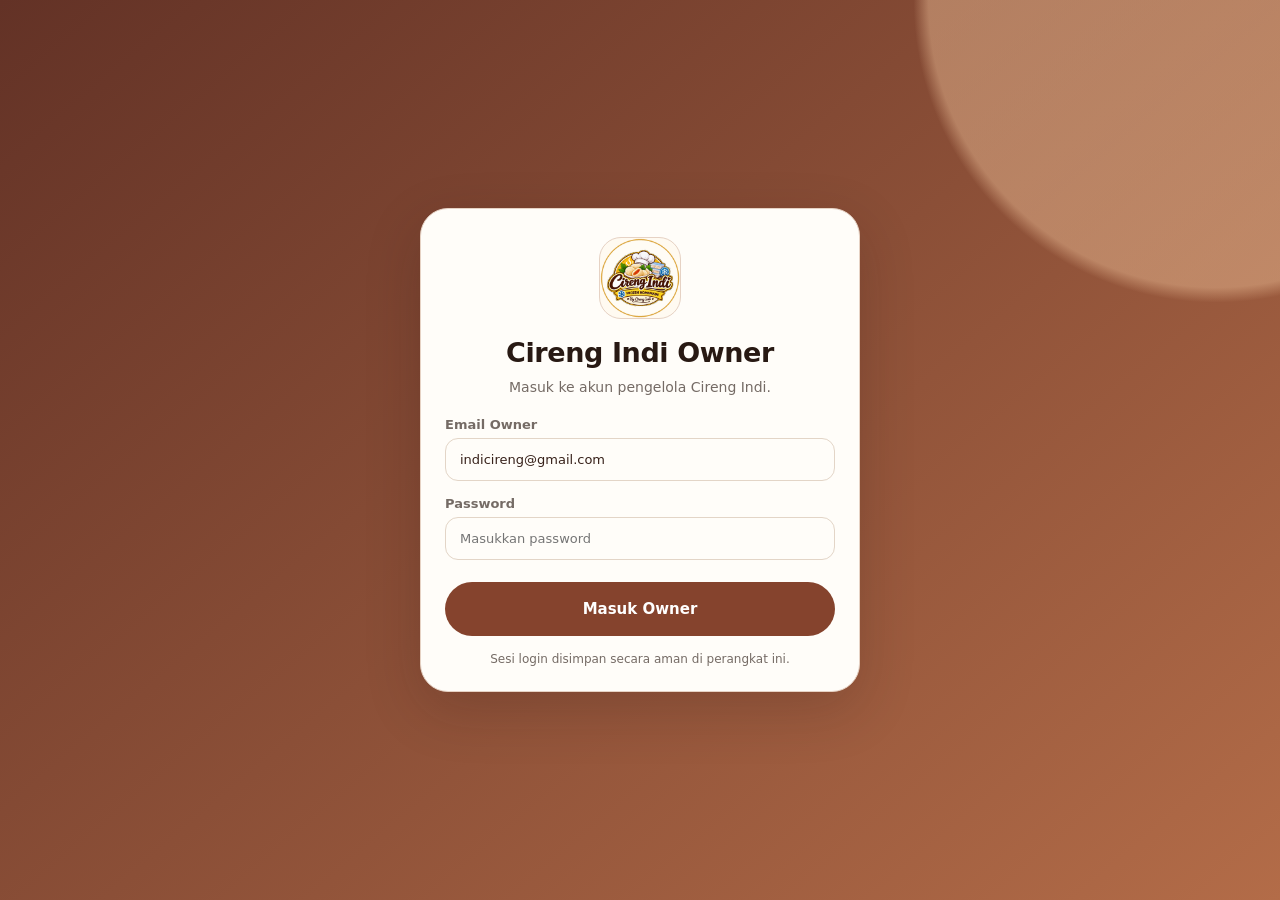
==== apps/owner/app/src/main/assets/index.html @ 3a827b05 "perf(owner): paint dashboard instantly and prevent blank screens on every tab" ====
<!doctype html>
<html lang="id">
<head>
<meta charset="utf-8">
<meta name="viewport" content="width=device-width,initial-scale=1,viewport-fit=cover">
<meta http-equiv="Content-Security-Policy" content="default-src 'none'; connect-src https://tbviryuimoxgapubdjio.supabase.co; img-src 'self' data: https://tbviryuimoxgapubdjio.supabase.co; style-src 'unsafe-inline' https://raw.githubusercontent.com; script-src 'unsafe-inline';">
<title>Cireng Indi Owner</title>
<style>
:root{
  --brand:#7d321b;--brand2:#b85b2c;--cream:#fff8f1;--soft:#fff0e7;--ink:#211814;
  --muted:#756b65;--line:#eee4de;--green:#197150;--yellow:#a66a00;--red:#a7372e;
  --card:#fff;--shadow:0 10px 30px rgba(75,40,20,.08);--r:20px
}
*{box-sizing:border-box}html,body{margin:0;background:#f7f4f1;color:var(--ink);font-family:system-ui,-apple-system,Segoe UI,Roboto,Arial,sans-serif}
body{min-height:100vh}button,input,select{font:inherit}.app{max-width:760px;margin:auto;min-height:100vh;background:#f7f4f1;padding-bottom:88px}
.hidden{display:none!important}.icon{width:23px;height:23px;fill:none;stroke:currentColor;stroke-width:2;stroke-linecap:round;stroke-linejoin:round}
.top{position:sticky;top:0;z-index:20;background:rgba(255,248,241,.97);backdrop-filter:blur(12px);padding:14px 18px;border-bottom:1px solid var(--line);display:flex;align-items:center;gap:12px}
.logo{width:42px;height:42px;border-radius:14px;background:var(--brand);color:#fff;display:grid;place-items:center}.top .grow{flex:1}.top b{font-size:17px}.top span{display:block;font-size:11px;color:var(--muted)}
.section{padding:18px}.section h2{font-size:20px;margin:0 0 14px}.grid{display:grid;grid-template-columns:1fr 1fr;gap:12px}
.metric{background:#fff;border:1px solid var(--line);border-radius:18px;padding:15px;box-shadow:0 2px 9px rgba(0,0,0,.03)}
.metric .label{font-size:12px;color:var(--muted)}.metric strong{display:block;font-size:22px;margin-top:6px}.metric .hint{font-size:11px;color:var(--green);margin-top:4px}
.card{background:#fff;border:1px solid var(--line);border-radius:18px;padding:15px;box-shadow:var(--shadow);margin-bottom:12px}
.row{display:flex;gap:12px;align-items:center}.grow{flex:1}.muted{color:var(--muted);font-size:12px}.money{font-weight:900;color:var(--brand);font-size:17px}
.badge{display:inline-flex;padding:6px 9px;border-radius:99px;font-size:11px;font-weight:800;background:#f3efe9;color:#6c625c}
.badge.pending{background:#fff1c8;color:#765700}.badge.processing{background:#e8efff;color:#3f5d91}.badge.ready_for_pickup{background:#e8f2e7;color:#347744}.badge.shipped{background:#eee8ff;color:#6350a1}.badge.completed{background:#dff5e8;color:#247049}.badge.cancelled{background:#fbe2df;color:#94362f}
.actions{display:flex;gap:8px;flex-wrap:wrap;margin-top:12px}.btn{border:0;border-radius:12px;padding:10px 12px;font-weight:800;background:var(--brand);color:#fff}.btn.secondary{background:#fff;color:var(--brand);border:1px solid #ddb39f}.btn.danger{background:#fff0ee;color:var(--red);border:1px solid #f0c1bb}
.nav{position:fixed;left:50%;bottom:0;transform:translateX(-50%);width:min(760px,100%);height:76px;background:#fff;border-top:1px solid var(--line);display:grid;grid-template-columns:repeat(5,1fr);z-index:30;padding-bottom:env(safe-area-inset-bottom)}
.nav button{border:0;background:transparent;color:#79716d;font-size:10px;padding:7px 3px}.nav .icon{display:block;margin:0 auto 4px}.nav button.active{color:var(--brand);font-weight:800}
.search{margin-bottom:12px}.search input{width:100%;border:1px solid #d9ccc5;border-radius:14px;padding:12px 14px;background:#fff}
.stock{display:flex;align-items:center;gap:8px}.stock button{width:34px;height:34px;border-radius:10px;border:1px solid #dbc9bf;background:#fff;color:var(--brand);font-size:21px}.stock b{min-width:34px;text-align:center}
.switch{width:48px;height:28px;border-radius:99px;background:#d9d4d0;position:relative;border:0}.switch:after{content:"";position:absolute;width:22px;height:22px;border-radius:50%;background:#fff;top:3px;left:3px;box-shadow:0 2px 6px #0003}.switch.on{background:var(--green)}.switch.on:after{left:23px}
.login{min-height:100vh;background:linear-gradient(145deg,#7d321b,#b85b2c);display:flex;align-items:center;padding:24px}.loginbox{width:100%;max-width:480px;margin:auto;background:#fff;border-radius:26px;padding:24px;box-shadow:0 20px 60px #0004}
.loginbrand{width:70px;height:70px;border-radius:22px;background:var(--brand);color:#fff;display:grid;place-items:center;margin:0 auto 16px}.login h1{text-align:center;margin:0}.login p{text-align:center;color:var(--muted)}
label{display:block;font-size:12px;font-weight:750;color:var(--muted);margin:13px 0 6px}input{width:100%;border:1px solid #d9ccc5;border-radius:13px;padding:13px 14px;outline:none}.full{width:100%;margin-top:17px;border:0;border-radius:999px;background:var(--brand);color:#fff;padding:14px;font-weight:900}
.notice{background:#fff6dc;border:1px solid #f2d88e;border-radius:13px;padding:12px;font-size:12px;color:#715726;margin-top:14px}.empty{text-align:center;color:var(--muted);padding:30px 12px}
.loading{position:fixed;inset:0;background:#fff8f1cc;z-index:100;display:none;place-items:center}.loading.show{display:grid}.spin{width:42px;height:42px;border:4px solid #ead5ca;border-top-color:var(--brand);border-radius:50%;animation:s .8s linear infinite}@keyframes s{to{transform:rotate(360deg)}}
.toast{position:fixed;left:50%;bottom:90px;z-index:120;transform:translateX(-50%) translateY(20px);opacity:0;background:#211814;color:#fff;padding:11px 15px;border-radius:12px;max-width:88%;text-align:center;transition:.2s}.toast.show{opacity:1;transform:translateX(-50%)}

.editline{display:flex;gap:8px;align-items:center;margin-top:10px}.editline input{width:110px;padding:8px 9px}
.subnav{display:flex;gap:8px;overflow:auto;margin-bottom:14px}.subnav button{white-space:nowrap;border:1px solid #d9ccc5;background:#fff;border-radius:999px;padding:9px 12px;color:var(--brand);font-weight:750}
.kv{display:flex;gap:12px;justify-content:space-between;padding:9px 0;border-bottom:1px solid var(--line)}.kv:last-child{border-bottom:0}

/* Shared Cireng Indi premium brand system */
:root{--brand:#85432d;--brand2:#aa6848;--cream:#fff9f2;--soft:#f8e9dc;--line:#e8d7ca}
html,body{background:linear-gradient(145deg,#fffaf6,#fff4e7)}
.app{background:linear-gradient(160deg,#fffaf6 0%,#fff6ed 56%,#fff 100%)}
.top{background:#fffcf7;border-bottom:1px solid #e9dace;min-height:72px}
.top .logo{width:48px;height:48px;background:#fffaf2;border:1px solid #e5cfbe;border-radius:16px;overflow:hidden}
.officialLogo{display:block;width:100%;height:100%;object-fit:contain}
.login{background:radial-gradient(circle at 95% 0%,#f1c49c70 0 19%,transparent 20%),linear-gradient(140deg,#633226,#b36c48)}
.loginbox{background:#fffdf9;border:1px solid #e6d2c4;box-shadow:0 18px 55px #2d151430}
.loginbrand{width:82px;height:82px;border-radius:22px;background:#fffaf1;border:1px solid #e6d2c4;overflow:hidden}
.card{border-radius:22px;border-color:#e8d7ca;background:#fffefa;box-shadow:0 6px 18px #54301d0f}
.btn,.full{touch-action:manipulation}
.btn:focus-visible,.full:focus-visible{outline:3px solid #bd734e;outline-offset:2px}
.bankReference{display:grid;grid-template-columns:repeat(2,minmax(0,1fr));gap:10px;margin-top:12px}
.bankReference button{border:1px solid #dfc7b5;border-radius:15px;background:#fff6ed;padding:12px;text-align:left;color:#512b20}
.bankReference button b,.bankReference button span{display:block}
.bankReference button span{font-size:11px;margin-top:3px;overflow-wrap:anywhere}
.bankReference button:focus-visible{outline:3px solid #ab6041;outline-offset:2px}
@media(max-width:360px){.bankReference{grid-template-columns:1fr}}


/* Accessible, production-style account access and recovery */
.login{padding:24px 18px;min-height:100svh}
.loginbox{padding:25px 23px;border-radius:28px}
.loginbox h1{font-size:28px;line-height:1.2;letter-spacing:-.8px}
.loginbox p{font-size:14px;line-height:1.5}
.loginbox label{font-size:13px}
.loginbox input{min-height:50px}
.loginbox input:focus-visible{outline:2px solid #a66b4d;outline-offset:2px}
.loginbox .full{min-height:51px;font-size:15px}
.auth-help{margin:14px 0 3px;text-align:center;font-size:12px;color:var(--muted)}
.auth-text-action{border:0;background:transparent;color:var(--brand);font-size:12px;font-weight:750;min-height:34px;padding:5px 7px;cursor:pointer}
.auth-text-action:focus-visible{outline:2px solid var(--brand);outline-offset:2px;border-radius:7px}
.auth-help .muted{font-size:12px;line-height:1.45}
.auth-message{margin-top:16px;line-height:1.55;font-size:13px}
.auth-password-info{font-size:12px;line-height:1.5;color:var(--muted);margin-top:8px}
@media(max-width:360px){.loginbox{padding:19px 16px}.loginbox h1{font-size:25px}}
@media(max-height:700px){.login{align-items:flex-start;padding:15px 14px calc(26px + env(safe-area-inset-bottom))}.loginbox{padding:17px 18px;border-radius:24px}.loginbrand{width:65px;height:65px;margin-bottom:10px}.loginbox h1{font-size:25px}.loginbox p{margin:8px 0 12px}.loginbox label{margin:9px 0 5px}.loginbox input{min-height:45px;padding:10px 12px}.loginbox .full{min-height:46px;margin-top:13px}.auth-help{margin-top:9px}.loginbox .btn{min-height:43px}}

#ownerAuthStatus:empty{display:none}
#ownerAuthStatus:not(:empty){border:1px solid #e6b69e;background:#fff5ec;color:#733b2c;padding:11px;border-radius:12px;margin:6px 0;text-align:left;line-height:1.5}

/* Owner email recovery, isolated from Member and main dashboard. */
.login .ciOwnerRecovery{max-width:480px}
.login .ciOwnerRecovery h1{font-size:24px;line-height:1.3}
.login .ciOwnerRecovery p{font-size:12.5px;line-height:1.55}
.login .ciOwnerRecovery input{font-size:14px}
.login .ciOwnerRecovery #ownerResetOtp{font-size:21px;font-weight:800;letter-spacing:5px;text-align:center;font-variant-numeric:tabular-nums}
.login .ciOwnerOtpHelp{display:block;margin-top:7px;font-size:11px;line-height:1.45;color:#806c5e}
.login .ciOwnerRecovery textarea{resize:vertical;display:block;width:100%;min-height:80px;padding:11px;border:1px solid #d9ccc5;border-radius:12px;font:inherit;font-size:12px;line-height:1.5;background:#fffcf7;color:#37251f}
.login .ciOwnerRecoveryLink{margin-top:15px;background:#fff7ed;border:1px solid #e9d8c8;border-radius:14px;padding:12px}
.login .ciOwnerRecoveryLink summary{font-weight:750;font-size:12px;color:#85432d;cursor:pointer}
.login .ciOwnerRecoveryNav{display:flex;align-items:center;justify-content:space-between;gap:9px;flex-wrap:wrap;margin-top:13px}
.login .ciOwnerRecovery #ownerRecoveryStatus:not(:empty){padding:11px;border-radius:11px;background:#fff0e8;border:1px solid #e5b99f;color:#763e2a;margin-top:13px;font-size:12px;line-height:1.5}
.login .ciOwnerRecovery .full:disabled{opacity:.65}
@media(max-width:370px){.login .ciOwnerRecovery h1{font-size:21px}}

/* Owner final login: compact and distraction-free, optimized for mobile. */
.ciOwnerFinalLogin{width:100%;max-width:440px;padding:28px 24px 23px}
.ciOwnerFinalLogin .loginbrand{margin-bottom:17px}
.ciOwnerFinalLogin h1{font-size:27px;line-height:1.23;letter-spacing:-.4px}
.ciOwnerFinalLogin p{margin:8px 0 19px}
.ciOwnerFinalLogin label{margin-top:15px}
.ciOwnerFinalLogin .full{margin-top:22px;min-height:54px}
.ciOwnerFinalLogin .ciOwnerSaveSession{color:var(--muted);font-size:12px;text-align:center;margin:14px 0 0}
@media(max-width:400px){.ciOwnerFinalLogin{padding:24px 19px}.ciOwnerFinalLogin h1{font-size:25px}}

/* Owner premium UI 2026 • single design system • all authenticated screens */
:root{--ci-espresso:#5d2c1f;--ci-cocoa:#925038;--ci-parchment:#fffaf2;--ci-line:#e8d8c9;--ci-subtle:#85746b}
html,body{overflow-x:hidden;width:100%;min-height:100%;background:#f8eee1}
body{background:radial-gradient(ellipse 360px 310px at 93% 8%,#eacbad9c,transparent 90%),radial-gradient(ellipse 360px 410px at 4% 74%,#e9c9a46e,transparent 90%),#f8eee1;color:#281913}
.app{width:100%;max-width:560px;min-height:100dvh;margin:auto;padding:max(35px,env(safe-area-inset-top)) 0 calc(122px + env(safe-area-inset-bottom));background:transparent}
.pagebody{padding:0 15px;min-width:0}
.top{position:relative;top:auto;z-index:2;margin:0 15px 16px;padding:13px 14px;min-height:78px;display:flex;gap:13px;align-items:center;border:1px solid #e6d0bc;border-radius:25px;background:linear-gradient(110deg,#fffefa,#fff2e1);box-shadow:0 9px 25px #67412823;backdrop-filter:none}
.top .logo{width:54px;height:54px;flex:0 0 54px;background:#fff;border-radius:17px;border:1px solid #e0c9b1;overflow:hidden;box-shadow:0 4px 10px #5a2d1b15}.top .grow{min-width:0}
.top b{display:block;font-size:17px;line-height:1.25;letter-spacing:-.5px;font-weight:850;color:#2c1914}
.top span{font-size:11px;color:#80695d;margin-top:4px;line-height:1.35}
.ci-owner-label{border:1px solid #e4cdb8;background:#fff7e9;border-radius:12px;padding:7px 6px;color:#86513a;font-size:9px;font-weight:850;letter-spacing:.5px;flex-shrink:0}
.section{min-width:0;margin:0 0 16px;padding:18px 16px 19px;background:linear-gradient(148deg,#fffdf9,#fff8f0);border:1px solid #e7d8c9;border-radius:26px;box-shadow:0 8px 24px #714a2c13}
.section h2{font-size:21px;line-height:1.25;letter-spacing:-.6px;color:#301a14;margin:0 0 14px}
.section h3{font-size:15px;letter-spacing:-.2px;margin:21px 0 12px;color:#573425}
.ci-heading{display:flex;align-items:center;justify-content:space-between;gap:8px;margin-bottom:18px}
.ci-heading .ci-heading-copy{flex:1;min-width:0}
.ci-heading h2{margin:0 0 6px;font-size:21px}
.ci-heading p{margin:0;font-size:11.5px;line-height:1.4;color:var(--ci-subtle)}
.ci-today{flex:0 0 auto;font-weight:800;color:#74432e;background:#fff7ec;border:1px solid #e5cdb8;padding:8px;border-radius:13px;font-size:10px;white-space:nowrap}
.grid{display:grid;grid-template-columns:repeat(2,minmax(0,1fr));gap:10px}
.metric{display:flex;min-width:0;flex-direction:column;gap:4px;align-items:flex-start;min-height:139px;text-align:left;position:relative;border:1px solid #ebdacb;background:linear-gradient(132deg,#fff,#fffaf4);border-radius:21px;padding:12px;box-shadow:0 4px 13px #6e4b2a10;color:#301b15;overflow:hidden}
button.metric{width:100%;cursor:pointer;touch-action:manipulation}
.metric .ci-metric-icon{width:39px;height:39px;border-radius:14px;background:#fbe9d9;color:#985037;display:grid;place-items:center;margin-bottom:3px}
.metric .ci-metric-icon .icon{width:22px;height:22px}
.metric--green .ci-metric-icon{background:#dcf1e5;color:#24764c}
.metric--peach .ci-metric-icon{background:#f9e3dc;color:#a85037}
.metric--violet .ci-metric-icon{background:#eae5f9;color:#6c579c}
.metric--blue .ci-metric-icon{background:#e2eaf6;color:#3f5e7e}
.metric--yellow .ci-metric-icon{background:#fff0cb;color:#966125}
.metric .ci-metric-copy{display:block;min-width:0}
.metric .label{display:block;font-size:11px;line-height:1.3;color:#776c64;overflow-wrap:anywhere}
.metric strong{display:block;font-size:23px;line-height:1.2;letter-spacing:-.6px;font-weight:900;color:#291712;margin-top:3px;font-variant-numeric:tabular-nums;overflow-wrap:anywhere}
.metric .hint{display:block;color:#247254;font-size:10px;line-height:1.35;margin-top:4px}
.metric .ci-metric-arrow{position:absolute;top:16px;right:10px;font-size:21px;line-height:1;color:#a78062}
.metric:focus-visible{outline:3px solid #c48762;outline-offset:2px}
.card{min-width:0;border-radius:19px;background:linear-gradient(120deg,#fffefb,#fffdf8);border:1px solid #e9dacc;box-shadow:0 4px 13px #6541270b;padding:15px;margin:0 0 11px;overflow:visible}
.row,.card .row{min-width:0;gap:9px}.row .grow,.grow{min-width:0}
.card .muted{font-size:11.5px;line-height:1.45;margin-top:5px}
.money{color:#93482e;font-weight:900;font-size:18px;letter-spacing:-.5px;font-variant-numeric:tabular-nums}
.badge{font-size:10.5px;line-height:1.2;border-radius:99px;padding:7px 9px;white-space:nowrap}
.badge.pending{color:#825a12;background:#fff0c3}
.btn{border-radius:12px;padding:10px 13px;min-height:40px;box-shadow:0 3px 9px #65341b17;font-size:12.5px;background:#8d462e}
.btn.secondary{background:#fffaf3;border-color:#e3c8b2;color:#8a472d;box-shadow:none}
.btn.danger{box-shadow:none}
.ci-order-summary .ci-order-total{border-top:1px dashed #e9d8c8;margin-top:13px;padding-top:12px}
.ci-order-summary .ci-order-total .money{font-size:20px}
.ci-view-all{color:#77412e;border:1px solid #e2ccb7;border-radius:99px;background:#fff7ed;padding:9px 12px;font-size:11px;font-weight:800;white-space:nowrap}
.ci-section-title{display:flex;align-items:center;justify-content:space-between;gap:9px;margin-bottom:16px}
.ci-section-title h2{margin:0 0 5px}
.nav{position:fixed;left:50%;bottom:calc(14px + env(safe-area-inset-bottom));transform:translateX(-50%);width:calc(min(560px,100%) - 28px);height:74px;border:1px solid #e5d1be;border-radius:23px;background:rgba(255,253,250,.985);box-shadow:0 12px 27px #70462c2b;display:grid;grid-template-columns:repeat(5,minmax(0,1fr));gap:2px;padding:6px 5px;z-index:50}
.nav button{min-width:0;background:transparent;border:0;border-radius:17px;font-size:10px;color:#7c716c;display:flex;align-items:center;justify-content:center;flex-direction:column;gap:4px;padding:3px 1px;touch-action:manipulation}
.nav button .icon{width:22px;height:22px;display:block;margin:0}
.nav button.active{background:#f9e9da;color:#88452d;font-weight:850}
.nav button:focus-visible{outline:2px solid #ab6040;outline-offset:-2px}
.order-item{padding:16px}.order-item .row{min-width:0}.order-item select{min-width:0;max-width:100%}
.order-item .actions{gap:8px;flex-wrap:wrap}.order-item .actions .btn{flex:1;min-width:105px}
input:not([type=checkbox]),select,textarea{border:1px solid #e3d5c7;background:#fffdf9;border-radius:13px;color:#37211a;max-width:100%;min-height:41px;font-size:13px}
input:focus-visible,select:focus-visible,textarea:focus-visible{outline:2px solid #bd8869;outline-offset:1px}
.search{margin:10px 0 14px}.search input{min-height:46px}
.subnav{gap:7px;overflow-x:auto;scrollbar-width:none;margin-bottom:14px}
.subnav button{background:#fffaf3;border:1px solid #e8d1bf;padding:9px 12px;color:#8a4b36;font-size:11px}
.subnav button.is-active{background:#8e492f;color:white;border-color:#8e492f}
.stock{gap:6px;flex-shrink:0}.stock button{background:#fff9f1;color:#85462f;border:1px solid #e5cdb8;border-radius:9px;width:32px;height:32px}.stock b{min-width:19px}
.switch{flex-shrink:0}.ci-product-card .ci-variant{border-top:1px solid #f0e5da;padding-top:12px;margin-top:12px}
.ci-menu-card{width:100%;display:flex;align-items:center;min-height:68px;text-align:left;gap:12px}
.ci-menu-icon{display:grid;place-items:center;width:40px;height:40px;flex-shrink:0;background:#f8e7db;color:#975037;border-radius:13px}
.ci-menu-arrow{font-size:23px;color:#aa886f}.ci-profile-card{background:linear-gradient(135deg,#fffaf0,#fffefa)}
.ci-group-title{margin:22px 0 11px!important;font-size:15px!important}
.ci-operations .bankReference button{min-height:68px}
.toast{bottom:calc(109px + env(safe-area-inset-bottom));max-width:calc(100vw - 36px)}
@media(min-width:460px){.metric{min-height:123px;flex-direction:row;gap:12px;align-items:center}.metric .ci-metric-icon{width:49px;height:49px;flex:0 0 49px;border-radius:17px;margin:0}.metric .ci-metric-copy{padding-right:12px}.metric .ci-metric-arrow{top:50%;transform:translateY(-50%)}}
@media(max-width:365px){.pagebody{padding:0 11px}.top{margin:0 11px 13px}.section{padding:15px 11px}.grid{gap:8px}.metric{min-height:132px;padding:10px}.metric strong{font-size:21px}.ci-heading h2{font-size:19px}.ci-today{font-size:9px;padding:6px}.nav{width:calc(100% - 20px)}.nav button{font-size:9px}}


/* Final responsive form and dense-list refinements. */
.ci-operations input[type="checkbox"],#vAll{width:20px!important;height:20px!important;min-height:20px!important;flex:0 0 20px;accent-color:#935038}
.ci-operations label:has(input[type="checkbox"]){font-size:12px;line-height:1.45}
.section .row:has(>select){flex-wrap:wrap}
.ci-member-card .row{align-items:flex-start}
.ci-menu-card .grow .muted{overflow-wrap:anywhere}
@media(max-width:385px){
 .ci-product-card .ci-variant{flex-wrap:wrap;gap:9px}
 .ci-product-card .ci-variant .grow{flex-basis:100%}
 .ci-product-card .ci-variant .stock{margin-right:auto}
 .order-item .row:has(select){flex-wrap:wrap}
}


/* One consistent owner design system, fixed navigation and no blank navigation state. */
.ci-instant-placeholder{min-height:90px;padding:22px 16px;color:#8a776a;font-size:12px;line-height:1.5;border-radius:16px;border:1px dashed #e6d3c1;background:#fffaf2}
.ci-product-card .ci-variant{border-top:1px solid #efe2d7;padding-top:12px;margin-top:12px}
[data-stock-number],[data-reward-stock-number]{min-width:22px;text-align:center;font-variant-numeric:tabular-nums}
.stock button{touch-action:manipulation;-webkit-tap-highlight-color:transparent;user-select:none}
.nav{position:fixed!important;transform:translateX(-50%)!important;transition:none!important}
.nav button{touch-action:manipulation}
.loading,.loading.show,.spin{display:none!important;animation:none!important}
@media(max-width:380px){.ci-product-card .ci-variant{flex-wrap:wrap}.ci-product-card .ci-variant .grow{flex-basis:100%}}
</style>
<link rel="stylesheet" href="https://raw.githubusercontent.com/rizkyhidayat8999-netizen/Cirengindiapp/main/apps/shared/premium-overrides.css" media="print" onload="this.media='all'" crossorigin="anonymous">
</head>
<body>
<div id="root"></div><div id="toast" class="toast"></div>

<svg width="0" height="0" style="position:absolute">
<symbol id="i-home" viewBox="0 0 24 24"><path d="M3 11 12 4l9 7"/><path d="M5 10v10h14V10"/><path d="M9 20v-6h6v6"/></symbol>
<symbol id="i-order" viewBox="0 0 24 24"><path d="M5 4h14v16H5z"/><path d="M8 8h8M8 12h8M8 16h5"/></symbol>
<symbol id="i-box" viewBox="0 0 24 24"><path d="M4 7 12 3l8 4-8 4z"/><path d="M4 7v10l8 4 8-4V7"/><path d="M12 11v10"/></symbol>
<symbol id="i-users" viewBox="0 0 24 24"><circle cx="9" cy="8" r="3"/><path d="M3 20v-2a6 6 0 0 1 12 0v2"/><path d="M16 5a3 3 0 0 1 0 6M17 14a5 5 0 0 1 4 4v2"/></symbol>
<symbol id="i-settings" viewBox="0 0 24 24"><circle cx="12" cy="12" r="3"/><path d="M19 13a7 7 0 0 0 0-2l2-1-2-4-2 1a8 8 0 0 0-2-1l-1-2h-4L9 6a8 8 0 0 0-2 1L5 6 3 10l2 1a7 7 0 0 0 0 2l-2 1 2 4 2-1a8 8 0 0 0 2 1l1 2h4l1-2a8 8 0 0 0 2-1l2 1 2-4z"/></symbol>
<symbol id="i-store" viewBox="0 0 24 24"><path d="M4 10v10h16V10"/><path d="M3 10h18l-2-6H5z"/><path d="M8 20v-6h8v6"/></symbol>
<symbol id="i-cash" viewBox="0 0 24 24"><rect x="3" y="6" width="18" height="12" rx="2"/><circle cx="12" cy="12" r="3"/><path d="M6 9h.01M18 15h.01"/></symbol>
<symbol id="i-alert" viewBox="0 0 24 24"><path d="m12 3 9 17H3z"/><path d="M12 9v4M12 17h.01"/></symbol>
<symbol id="i-logout" viewBox="0 0 24 24"><path d="M10 5H5v14h5"/><path d="m13 8 4 4-4 4M17 12H9"/></symbol>
</svg>


<script>
const SUPABASE_URL="https://tbviryuimoxgapubdjio.supabase.co";
const KEY="sb_publishable_DxP6XDJP2XfZAC45pAniHQ_1WJqC4Fr";
const state={session:null,page:"dashboard",cache:{}};
const root=document.getElementById("root");
const instantViews=new Map();const pendingOwnerActions=new Set();let navId=0;
function reserveAction(key){if(pendingOwnerActions.has(key))return false;pendingOwnerActions.add(key);return true}
function releaseAction(key){pendingOwnerActions.delete(key)}
function previewPage(page){
 const previous=instantViews.get(page);
 if(previous){root.innerHTML=previous;return;}
 if(page==='dashboard'&&state.cache.dashboard){renderDashboard(state.cache.dashboard);return;}
 const labels={dashboard:'Ringkasan Hari Ini',orders:'Pesanan & Pembayaran',products:'Produk & Stok',members:'Member',rewards:'Reward & Penukaran',vouchers:'Voucher Member',operations:'Pengaturan Operasional',settings:'Lainnya'};
 const subtitles={dashboard:'Pantau perkembangan toko Anda hari ini',orders:'Kelola pesanan, pembayaran dan kurir',products:'Kelola katalog dan stok',members:'Pelanggan dan saldo point',rewards:'Kelola hadiah dan penukaran',vouchers:'Terbitkan voucher pelanggan',operations:'Rekening, kurir dan banner',settings:'Akun dan pengaturan operasional'};
 const selected=['rewards','operations','vouchers'].includes(page)?'settings':page;
 let body='';
 if(page==='dashboard'){
  const fields=[['i-order','Pesanan hari ini','orders','cream'],['i-cash','Omzet selesai','orders','green'],['i-order','Perlu diproses','orders','peach'],['i-box','Stok menipis','products','violet'],['i-box','Produk aktif','products','blue'],['i-users','Member aktif','members','yellow']];
  body='<section class="section">'+ownerPageIntro(labels.dashboard,subtitles.dashboard,true)+'<div class="grid">'+fields.map(x=>ownerMetric(x[0],x[1],'—','',x[2],x[3])).join('')+'</div></section><section class="section"><div class="ci-section-title"><div><h2>Pesanan Terbaru</h2><p class="muted">Pesanan masuk terbaru dari pelanggan</p></div><button class="ci-view-all" onclick="go('+"'orders'"+')">Lihat semua ›</button></div><div class="ci-instant-placeholder">Pesanan terbaru tersedia pada bagian ini.</div></section>';
 }else{
  let contents='';
  if(page==='products'&&state.cache.products){
   const ps=state.cache.products.products||[];
   contents='<div class="ci-instant-placeholder">'+ps.length+' produk di katalog. Ketuk produk untuk mengelola stok.</div>';
  }else if(page==='orders'&&state.cache.orders){
   contents='<div class="ci-instant-placeholder">'+state.cache.orders.length+' pesanan tersedia. Pilih pesanan untuk melihat rinciannya.</div>';
  }else{
   const hints={products:'Daftar produk tampil di bagian ini.',orders:'Daftar pesanan tampil di bagian ini.',members:'Daftar pelanggan tampil di bagian ini.',settings:'Pengaturan toko tersedia di bagian ini.'};
   contents='<div class="ci-instant-placeholder">'+(hints[page]||'Informasi toko tersedia di bagian ini.')+'</div>';
  }
  body='<section class="section">'+ownerPageIntro(labels[page]||'Cireng Indi Owner',subtitles[page]||'Kelola operasional toko')+contents+'</section>';
 }
 root.innerHTML=shell(body,selected);
}
const icon=(id)=>`<svg class="icon"><use href="#${id}"></use></svg>`;
const esc=v=>String(v??"").replace(/[&<>"']/g,c=>({"&":"&amp;","<":"&lt;",">":"&gt;","\"":"&quot;","'":"&#39;"}[c]));
const rp=n=>"Rp"+Number(n||0).toLocaleString("id-ID");
function busy(v){/* No blocking spinner */}
let tt;function toast(m){const t=document.getElementById("toast");t.textContent=m;t.classList.add("show");clearTimeout(tt);tt=setTimeout(()=>t.classList.remove("show"),2600)}
function getSession(){try{const s=Native.getSession();return s?JSON.parse(s):null}catch(e){return null}}
function saveSession(s){state.session=s;Native.saveSession(JSON.stringify(s))}
function clearSession(){state.session=null;state.cache={};instantViews.clear();pendingOwnerActions.clear();stockPending.clear();rewardPending.clear();Native.clearSession()}

async function parse(r){const tx=await r.text();let d={};try{d=tx?JSON.parse(tx):{}}catch(e){}if(!r.ok){const reason=d.error_code||d.error_description||d.msg||d.message||d.error||((typeof d.code==='string'&&!/^\d+$/.test(d.code))?d.code:null)||('HTTP_'+r.status);const error=new Error(String(reason));error.status=r.status;throw error;}return d}
async function loginAuth(email,password){
 return parse(await fetch(SUPABASE_URL+"/auth/v1/token?grant_type=password",{
  method:"POST",headers:{"apikey":KEY,"Content-Type":"application/json"},body:JSON.stringify({email,password})
 }))
}
async function refresh(){
 const s=state.session||getSession();if(!s?.refresh_token)throw new Error("AUTH_REQUIRED");
 const d=await parse(await fetch(SUPABASE_URL+"/auth/v1/token?grant_type=refresh_token",{
  method:"POST",headers:{"apikey":KEY,"Content-Type":"application/json"},body:JSON.stringify({refresh_token:s.refresh_token})
 }));
 saveSession(d);return d
}
async function ownerApi(action,payload={},retry=true){
 let s=state.session||getSession();state.session=s;if(!s?.access_token)throw new Error("AUTH_REQUIRED");
 const r=await fetch(SUPABASE_URL+"/functions/v1/cirengindi-owner-api",{
  method:"POST",
  headers:{"apikey":KEY,"Authorization":"Bearer "+s.access_token,"Content-Type":"application/json"},
  body:JSON.stringify({action,...payload})
 });
 if(r.status===401&&retry&&s?.refresh_token){await refresh();return ownerApi(action,payload,false)}
 return parse(r)
}
async function verifyStaff(){try{await ownerApi("me");return true}catch(e){return false}}

function shell(body,active){
 const nav=[["dashboard","i-home","Dashboard"],["orders","i-order","Pesanan"],["products","i-box","Produk"],["members","i-users","Member"],["settings","i-settings","Lainnya"]];
 return `<div class="app"><header class="top"><div class="logo"><img class="officialLogo" src="assets/logo_cireng_indi.png" alt="Logo Cireng Indi"></div><div class="grow"><b>Cireng Indi Owner</b><span>Operasional &amp; manajemen</span></div><span class="ci-owner-label">OWNER</span></header><main class="pagebody">${body}</main><nav class="nav" aria-label="Navigasi Owner">${nav.map(n=>`<button type="button" class="${active===n[0]?"active":""}" aria-current="${active===n[0]?"page":"false"}" onclick="go('${n[0]}')">${icon(n[1])}<span>${n[2]}</span></button>`).join("")}</nav></div>`;
}
function renderLogin(msg=""){
 root.innerHTML=`<section class="login"><div class="loginbox ciOwnerFinalLogin">
 <div class="loginbrand"><img class="officialLogo" src="assets/logo_cireng_indi.png" alt="Cireng Indi"></div>
 <h1>Cireng Indi Owner</h1><p>Masuk ke akun pengelola Cireng Indi.</p>
 ${msg?`<div class="notice auth-message" role="alert">${esc(msg)}</div>`:""}
 <label for="email">Email Owner</label>
 <input id="email" type="email" autocomplete="username" autocapitalize="none" spellcheck="false" value="indicireng@gmail.com">
 <label for="pw">Password</label>
 <input id="pw" type="password" autocomplete="current-password" placeholder="Masukkan password" onkeydown="if(event.key===&quot;Enter&quot;)doLogin()">
 <button class="full" type="button" onclick="doLogin()">Masuk Owner</button>
 <p class="ciOwnerSaveSession">Sesi login disimpan secara aman di perangkat ini.</p>
 </div></section>`;
}
function registerOwner(){
 const email='indicireng@gmail.com';
 root.innerHTML=`<section class="login"><div class="loginbox">
 <div class="loginbrand"><img class="officialLogo" src="assets/logo_cireng_indi.png" alt="Logo Cireng Indi"></div>
 <h1>Verifikasi Owner</h1>
 <p>Aktivasi akun pengelola Cireng Indi</p>
 <div class="notice auth-message">Akun <b>${esc(email)}</b> sudah terdaftar. Buka email verifikasi yang dikirim oleh Supabase, lalu klik tautannya satu kali. Periksa juga folder Spam atau Semua Email.</div>
 <div id="ownerAuthStatus" class="auth-message" role="alert" aria-live="polite"></div>
 <div class="auth-help"><button type="button" class="auth-text-action" onclick="resendOwnerVerification(this)">Kirim ulang tautan verifikasi</button></div>
 <p class="auth-password-info">Pengiriman email dibatasi oleh penyedia. Jika diminta menunggu, jangan mendaftar atau mengirim berulang kali.</p>
 <button type="button" class="btn secondary" style="width:100%;margin-top:12px" onclick="renderLogin()">Kembali ke Login</button>
 </div></section>`;
}


/* Recovery runs through Supabase Auth's one-time recovery OTP. This isolated
 * flow NEVER stores the recovery session in the Owner session store.
 * The token must also pass an actual owner role check before updating password.
 */
const ownerRecovery={email:'',inProgress:false};
function renderOwnerForgot(){
 const email=ownerRecovery.email||'';
 root.innerHTML='<section class="login"><div class="loginbox ciOwnerRecovery">'+
  '<div class="loginbrand"><img class="officialLogo" src="assets/logo_cireng_indi.png" alt="Logo Cireng Indi"></div>'+
  '<h1>Lupa Password Owner</h1>'+
  '<p>Masukkan email akun Owner yang terdaftar. Kami akan mengirimkan kode pemulihan melalui email.</p>'+
  '<label for="ownerRecoveryEmail">Email Owner</label>'+
  '<input id="ownerRecoveryEmail" type="email" autocomplete="email" inputmode="email" value="'+esc(email)+'" placeholder="Email akun Owner">'+
  '<div id="ownerRecoveryStatus" role="alert" aria-live="polite"></div>'+
  '<button type="button" class="full" id="sendOwnerRecovery" onclick="sendOwnerRecovery()">Kirim Kode OTP</button>'+
  '<div class="ciOwnerRecoveryNav"><button type="button" class="auth-text-action" onclick="renderOwnerReset()">Sudah menerima kode?</button>'+
  '<button type="button" class="auth-text-action" onclick="renderLogin()">Kembali ke Masuk</button></div>'+
  '<p class="auth-password-info">Pengiriman email dibatasi untuk keamanan akun. Jangan kirim berulang kali jika belum menerima email.</p>'+
 '</div></section>';
}
function renderOwnerReset(prefill=''){
 root.innerHTML='<section class="login"><div class="loginbox ciOwnerRecovery">'+
  '<div class="loginbrand"><img class="officialLogo" src="assets/logo_cireng_indi.png" alt="Logo Cireng Indi"></div>'+
  '<h1>Buat Password Baru</h1>'+
  '<p>Masukkan kode OTP 6 digit dari email pemulihan Owner, lalu tentukan password baru.</p>'+
  '<label for="ownerResetEmail">Email Owner</label>'+
  '<input id="ownerResetEmail" type="email" autocomplete="email" inputmode="email" value="'+esc(ownerRecovery.email||'')+'" placeholder="Email akun Owner">'+
  '<label for="ownerResetOtp">Kode OTP 6 digit</label>'+
  '<input id="ownerResetOtp" type="text" inputmode="numeric" autocomplete="one-time-code" maxlength="6" pattern="[0-9]*" placeholder="000000" aria-describedby="ownerOtpHelp">'+
  '<small class="ciOwnerOtpHelp" id="ownerOtpHelp">Kode hanya berlaku sementara dan tidak boleh diberikan kepada orang lain.</small>'+
  '<details class="ciOwnerRecoveryLink"><summary>Jika email masih berisi tautan, gunakan tautan pemulihan</summary>'+
  '<label for="ownerRecoveryLink">Tautan dari email</label>'+
  '<textarea id="ownerRecoveryLink" rows="3" spellcheck="false" autocomplete="off" placeholder="Tempel alamat tautan Reset Password"></textarea>'+
  '</details>'+
  '<label for="ownerNewPassword">Password baru</label>'+
  '<input id="ownerNewPassword" type="password" autocomplete="new-password" placeholder="Minimal 8 karakter, huruf dan angka">'+
  '<label for="ownerConfirmPassword">Ulangi password baru</label>'+
  '<input id="ownerConfirmPassword" type="password" autocomplete="new-password" placeholder="Ketik ulang password">'+
  '<div id="ownerRecoveryStatus" role="alert" aria-live="polite"></div>'+
  '<button type="button" id="ownerConfirmRecovery" class="full" onclick="completeOwnerRecovery()">Verifikasi & Simpan Password</button>'+
  '<div class="ciOwnerRecoveryNav"><button type="button" class="auth-text-action" onclick="renderOwnerForgot()">Kirim ulang kode</button>'+
  '<button type="button" class="auth-text-action" onclick="renderLogin()">Kembali ke Masuk</button></div>'+
 '</div></section>';
 if(prefill){const target=document.getElementById('ownerRecoveryLink');if(target){target.value=prefill;target.closest('details').open=true}}
}
function ownerRecoveryMessage(message){
 const el=document.getElementById('ownerRecoveryStatus');
 if(el)el.textContent=message;else toast(message);
}
async function sendOwnerRecovery(){
 const email=(document.getElementById('ownerRecoveryEmail')?.value||'').trim().toLowerCase();
 if(!/^[^\s@]+@[^\s@]+\.[^\s@]+$/.test(email))return ownerRecoveryMessage('Isi alamat email Owner yang valid.');
 if(!reserveAction('owner-send-recovery'))return;
 const button=document.getElementById('sendOwnerRecovery');
 if(button){button.disabled=true;button.textContent='Mengirim email…'}
 ownerRecoveryMessage('');
 try{
  // An explicit website redirect avoids shipping development localhost URLs.
  // Recovery links still work via manual paste if the email template is older.
  await parse(await fetch(SUPABASE_URL+'/auth/v1/recover?redirect_to='+encodeURIComponent('https://cirengindi.com/'),{
   method:'POST',headers:{apikey:KEY,'Content-Type':'application/json'},body:JSON.stringify({email})
  }));
  ownerRecovery.email=email;
  renderOwnerReset();
  toast('Jika email terdaftar, email pemulihan telah dikirim. Masukkan kode OTP dari email.');
 }catch(e){
  const message=String(e?.message||e).toLowerCase();
  ownerRecoveryMessage(message.includes('rate')?'Terlalu banyak permintaan email. Tunggu beberapa menit lalu coba lagi.':'Email belum dapat dikirim. Periksa koneksi atau konfigurasi email Supabase.');
 }finally{
  releaseAction('owner-send-recovery');
  if(button?.isConnected){button.disabled=false;button.textContent='Kirim Kode OTP'}
 }
}
function ownerRecoveryTokenFromLink(text){
 const raw=String(text||'').trim();
 if(raw.length<20||raw.length>8192)return null;
 let url;
 try{url=new URL(raw)}catch(_){return null}
 const host=url.hostname.toLowerCase();
 if(!['tbviryuimoxgapubdjio.supabase.co','cirengindi.com','www.cirengindi.com','localhost','127.0.0.1'].includes(host))
  return null;
 if(url.protocol!=='https:'&&url.protocol!=='http:')return null;
 const hash=new URLSearchParams(url.hash.replace(/^#/,''));
 const type=url.searchParams.get('type')||hash.get('type');
 if(type&&type!=='recovery')return null;
 const token=url.searchParams.get('token_hash')||url.searchParams.get('token')||hash.get('token_hash');
 if(token&&/^[A-Za-z0-9._~-]{24,512}$/.test(token))return {token_hash:token};
 const accessToken=hash.get('access_token');
 if(accessToken&&accessToken.length>=64&&accessToken.length<=8192)
  return {access_token:accessToken};
 return null;
}
async function completeOwnerRecovery(){
 const email=(document.getElementById('ownerResetEmail')?.value||'').trim().toLowerCase();
 const otp=(document.getElementById('ownerResetOtp')?.value||'').trim();
 const link=(document.getElementById('ownerRecoveryLink')?.value||'').trim();
 const password=document.getElementById('ownerNewPassword')?.value||'';
 const confirmation=document.getElementById('ownerConfirmPassword')?.value||'';
 if(password.length<8||password.length>128||!/[a-z]/i.test(password)||!/[0-9]/.test(password))
  return ownerRecoveryMessage('Password harus 8–128 karakter dan mengandung huruf serta angka.');
 if(password!==confirmation)return ownerRecoveryMessage('Konfirmasi password belum sama.');
 let proof=null;
 if(otp){
  if(!/^[^\s@]+@[^\s@]+\.[^\s@]+$/.test(email)||!/^\d{6}$/.test(otp))
   return ownerRecoveryMessage('Isi email dan kode OTP 6 angka yang benar.');
  proof={email,token:otp,type:'recovery'};
 }else{
  const legacy=ownerRecoveryTokenFromLink(link);
  if(!legacy)return ownerRecoveryMessage('Masukkan kode OTP 6 angka atau tautan pemulihan yang sah dari email.');
  if(legacy.access_token)proof={access_token:legacy.access_token};
  else proof={token_hash:legacy.token_hash,type:'recovery'};
 }
 if(!reserveAction('owner-reset-password'))return;
 const button=document.getElementById('ownerConfirmRecovery');
 if(button){button.disabled=true;button.textContent='Memverifikasi…'}
 ownerRecoveryMessage('');
 try{
  // GoTrue validates a single-use recovery token and returns a scoped session.
  // Do not store the recovery token in local storage / Android secure session.
  let token=proof.access_token||'';
  if(!token){
   const verified=await parse(await fetch(SUPABASE_URL+'/auth/v1/verify',{
    method:'POST',headers:{apikey:KEY,'Content-Type':'application/json'},body:JSON.stringify(proof)
   }));
   token=verified.access_token||verified.session?.access_token||'';
  }
  if(!token)throw new Error('RESET_TOKEN_EXPIRED');
  // Explicit Owner role check BEFORE changing password. Member or Staff credentials
  // cannot be used to change password through this Owner-only flow.
  const identity=await parse(await fetch(SUPABASE_URL+'/functions/v1/cirengindi-owner-api',{
   method:'POST',headers:{apikey:KEY,Authorization:'Bearer '+token,'Content-Type':'application/json'},
   body:JSON.stringify({action:'me'})
  }));
  if(identity.staff?.role!=='owner'||identity.staff?.active!==true)
   throw new Error('OWNER_REQUIRED');
  const changed=await parse(await fetch(SUPABASE_URL+'/auth/v1/user',{
   method:'PUT',headers:{apikey:KEY,Authorization:'Bearer '+token,'Content-Type':'application/json'},
   body:JSON.stringify({password})
  }));
  if(!changed||changed.error)throw new Error('PASSWORD_RESET_UNAVAILABLE');
  ownerRecovery.email='';
  renderLogin('Password Owner berhasil diperbarui. Silakan masuk menggunakan password baru.');
 }catch(e){
  const code=String(e?.message||e).toUpperCase();
  if(code.includes('OWNER_REQUIRED')||code.includes('STAFF_REQUIRED')||code.includes('AUTH_REQUIRED'))
   ownerRecoveryMessage('Kode pemulihan hanya bisa digunakan untuk akun Owner yang sudah terverifikasi dan aktif.');
  else if(code.includes('RATE'))ownerRecoveryMessage('Terlalu banyak percobaan. Tunggu sebentar, lalu kirim kode baru.');
  else ownerRecoveryMessage('Kode OTP atau tautan salah, sudah terpakai, atau kedaluwarsa. Minta email pemulihan baru.');
 }finally{
  releaseAction('owner-reset-password');
  if(button?.isConnected){button.disabled=false;button.textContent='Verifikasi & Simpan Password'}
 }
}

async function resendOwnerVerification(button){
 const email='indicireng@gmail.com';
 if(button){button.disabled=true;button.textContent='Mengirim…';}
 try{
  await parse(await fetch(SUPABASE_URL+'/auth/v1/resend?redirect_to='+encodeURIComponent('https://cirengindi.com/'),{
    method:'POST',headers:{'apikey':KEY,'Content-Type':'application/json'},
    body:JSON.stringify({type:'signup',email})
  }));
  const box=document.getElementById('ownerAuthStatus');if(box)box.textContent='Jika akun masih menunggu verifikasi, email terbaru telah diminta. Periksa inbox dan spam.';else toast('Periksa email verifikasi terbaru.');
 }catch(e){
  const box=document.getElementById('ownerAuthStatus'),msg=errorText(e.message);if(box)box.textContent=msg;else toast(msg);
 }finally{
  if(button){button.textContent='Kirim ulang email verifikasi';setTimeout(()=>{if(button.isConnected)button.disabled=false;},60000);}
 }
}
async function doLogin(){
 const mail=document.getElementById("email").value.trim(),password=document.getElementById("pw").value;
 if(!mail||!password)return toast("Isi email dan password.");
 if(!reserveAction('owner-login'))return;
 try{
  const d=await loginAuth(mail,password);saveSession(d);
  await ownerApi('me');
  await go("dashboard");toast("Login berhasil.");
 }catch(e){clearSession();renderLogin(errorText(e.message))}finally{releaseAction('owner-login')}
}
function errorText(m){
 const code=String(m||'').trim();
 const map={AUTH_REQUIRED:"Sesi berakhir. Silakan masuk kembali.",STAFF_REQUIRED:"Akun belum mempunyai akses Owner. Pastikan email sudah diverifikasi, lalu masuk ulang.",
 email_not_confirmed:"Email Owner belum diverifikasi. Buka pesan verifikasi dari Supabase di inbox atau spam, lalu coba masuk kembali.",
 invalid_credentials:"Email atau password tidak sesuai. Periksa kembali atau buat akun Owner terlebih dahulu.",
 user_not_found:"Akun belum terdaftar. Gunakan menu Aktivasi Akun Owner.",
 over_email_send_rate_limit:"Terlalu sering meminta email. Coba lagi beberapa menit kemudian.",
 over_request_rate_limit:"Terlalu banyak percobaan. Tunggu sebentar sebelum mencoba lagi.",
 signup_disabled:"Pendaftaran Owner sementara tidak tersedia. Hubungi administrator.",
 email_exists:"Akun sudah terdaftar. Jika belum diverifikasi, gunakan Kirim ulang email verifikasi.",
 INVALID_STATUS_TRANSITION:"Perubahan status pesanan tidak diizinkan.",INVALID_STOCK:"Stok tidak valid."};
 const lower=code.toLowerCase();
 if(lower.includes('email not confirmed')||lower.includes('email_not_confirmed'))return map.email_not_confirmed;
 if(lower.includes('invalid login credentials')||lower.includes('invalid_credentials'))return map.invalid_credentials;
 if(lower.includes('email rate limit')||lower.includes('rate limit'))return map.over_email_send_rate_limit;
 if(lower.includes('already registered')||lower.includes('user already registered'))return map.email_exists;
 return map[code]||map[lower]||((code==='HTTP_400'||code==='400')?'Permintaan login ditolak. Verifikasi email Owner dengan tautan terbaru, lalu coba lagi.':code.replaceAll('_',' '));
}
function fail(e){const m=String(e?.message||e);if(m.includes("AUTH_REQUIRED")||m.includes("JWT")){clearSession();renderLogin("Sesi berakhir. Silakan masuk lagi.")}else if(m.includes("STAFF_REQUIRED")){clearSession();renderLogin("Akun tidak memiliki akses Owner/Staff.")}else toast(errorText(m))}
async function go(p){
 const previous=state.page;
 if(previous!==p&&root.querySelector('.app')&&!root.querySelector('.instantPreview'))instantViews.set(previous,root.innerHTML);
 state.page=p;const key=++navId;
 previewPage(p);
 try{
  if(p==='dashboard')await dashboard();else if(p==='orders')await orders();else if(p==='products')await products();else if(p==='members')await members();else if(p==='rewards')await rewards();else if(p==='vouchers')await vouchers();else if(p==='operations')await operations();else if(p==='settings')await settings();
  if(key===navId&&state.page===p&&root.querySelector('.app')&&!root.querySelector('.instantPreview'))instantViews.set(p,root.innerHTML);
 }catch(e){if(key===navId)fail(e)}
}

function ownerPageIntro(title,subtitle,date=false){
 const when=date?`<span class="ci-today">${new Date().toLocaleDateString("id-ID",{day:"numeric",month:"short",year:"numeric"})}</span>`:"";
 return `<div class="ci-heading"><div class="ci-heading-copy"><h2>${esc(title)}</h2><p>${esc(subtitle)}</p></div>${when}</div>`;
}
function ownerMetric(symbol,label,num,hint,target,tone){
 return `<button type="button" class="metric metric--${tone}" onclick="go('${target}')" aria-label="${esc(label)}: ${esc(num)}"><span class="ci-metric-icon">${icon(symbol)}</span><span class="ci-metric-copy"><span class="label">${esc(label)}</span><strong>${esc(num)}</strong><span class="hint">${esc(hint)}</span></span><span class="ci-metric-arrow" aria-hidden="true">›</span></button>`;
}
function ownerStatusLabel(code){return ({pending:"Menunggu",processing:"Diproses",ready_for_pickup:"Siap Diambil",shipped:"Dikirim",completed:"Selesai",cancelled:"Dibatalkan"})[code]||String(code||"-")}
function renderDashboard(d){
 if(state.page!=='dashboard')return;
 const stats=[
   ["i-order","Pesanan hari ini",Number(d.today_orders||0),"Semua status","orders","cream"],
   ["i-cash","Omzet selesai",rp(d.today_completed_revenue),"Hari ini","orders","green"],
   ["i-order","Perlu diproses",Number(d.pending_processing||0),"Pending + proses","orders","peach"],
   ["i-box","Stok menipis",Number(d.low_stock||0),"≤ 5 unit","products","violet"],
   ["i-box","Produk aktif",Number(d.active_products||0),"Katalog","products","blue"],
   ["i-users","Member aktif",Number(d.active_members||0),Number(d.pending_redemptions||0)+" reward menunggu","members","yellow"]
  ];
  const latest=(d.latest_orders||[]).map(orderCard).join("")||'<div class="empty">Belum ada pesanan.</div>';
  root.innerHTML=shell(`<section class="section">${ownerPageIntro("Ringkasan Hari Ini","Pantau perkembangan toko Anda hari ini",true)}<div class="grid">${stats.map(x=>ownerMetric(...x)).join("")}</div></section><section class="section"><div class="ci-section-title"><div><h2>Pesanan Terbaru</h2><p class="muted">Pesanan masuk terbaru dari pelanggan</p></div><button type="button" class="ci-view-all" onclick="go('orders')">Lihat semua ›</button></div>${latest}</section>`,"dashboard");
 instantViews.set('dashboard',root.innerHTML);
}
async function dashboard(){
 try{
  const d=await ownerApi('dashboard');
  state.cache.dashboard=d;
  renderDashboard(d);
 }catch(e){if(state.page==='dashboard')fail(e)}
}
function orderCard(o){
 return `<div class="card ci-order-summary"><div class="row"><div class="grow"><b>${esc(o.order_number||"Pesanan")}</b><div class="muted">${new Date(o.created_at).toLocaleString("id-ID")}</div></div><span class="badge ${esc(o.status)}">${esc(ownerStatusLabel(o.status))}</span></div><div class="row ci-order-total"><div class="grow"><div class="muted">Total Pesanan</div><div class="money">${rp(o.total)}</div></div><button type="button" class="btn" onclick="go('orders')">Buka ›</button></div></div>`;
}

async function orders(){
 busy(true);try{
  const [d,settings]=await Promise.all([ownerApi('orders',{limit:150}),ownerApi('settings')]);
  const os=d.orders||[];state.cache.orders=os;state.cache.couriers=settings.couriers||[];
  if(state.page!=='orders')return;root.innerHTML=shell(`<div class="section">${ownerPageIntro("Pesanan & Pembayaran","Pantau status, bukti pembayaran, dan kurir")}<div class="subnav">${['','pending','processing','ready_for_pickup','shipped','completed','cancelled'].map(x=>`<button type="button" data-status-choice="${x}" class="${(state.ownerStatus||'')===x?'is-active':''}" onclick="filterOrderStatus('${x}')">${x?ownerStatusLabel(x):'Semua'}</button>`).join('')}</div><div class="search"><input placeholder="Cari nomor pesanan" value="${esc(state.ownerSearch||'')}" oninput="filterOrders(this.value)"></div><div id="ordersList">${os.map(orderManageCard).join('')||'<div class="empty">Belum ada pesanan.</div>'}</div></div>`,'orders');applyOwnerOrderFilters();
 }catch(e){fail(e)}finally{busy(false)}
}
function orderManageCard(o){
 const p=o.payment||{},next=o.status==='pending'?'processing':o.status==='processing'?(o.fulfillment_type==='pickup'?'ready_for_pickup':'shipped'):o.status==='ready_for_pickup'||o.status==='shipped'?'completed':null;
 const first=o.items?.[0],c=o.courier||{},cs=state.cache.couriers||[];
 const canContinue=p.method==='cod'||p.status==='paid';
 return `<div class="card order-item ci-order-summary" data-status="${esc(o.status)}" data-q="${esc(((o.order_number||'')+' '+o.status+' '+(first?.product_name||'')).toLowerCase())}">
  <div class="row"><div class="grow"><b>${esc(o.order_number||o.id)}</b><div class="muted">${new Date(o.created_at).toLocaleString('id-ID')} • ${o.fulfillment_type==='pickup'?'Pick Up':'Delivery'}</div></div><span class="badge ${esc(o.status)}">${esc(ownerStatusLabel(o.status))}</span></div>
  ${first?`<div style="margin-top:10px"><b>${esc(first.product_name)}</b><div class="muted">${(o.items||[]).length} jenis produk</div></div>`:''}
  <div class="money" style="margin-top:10px">${rp(o.total)}</div>
  <div class="row" style="margin-top:12px"><div class="grow"><b>Pembayaran: ${p.method==='transfer'?'Transfer':'COD'}</b><div class="muted">Status: ${esc(p.status||'pending')}${p.review_note?' • '+esc(p.review_note):''}</div></div></div>
  ${p.proof_url?`<button class="btn secondary" style="margin-top:8px" onclick="Native.openUrl('${esc(p.proof_url)}')">Lihat Bukti Transfer</button>`:''}
  ${p.method==='transfer'&&p.status==='submitted'&&o.status!=='cancelled'?`<div class="actions"><button class="btn" onclick="reviewPayment('${o.id}','approve')">Konfirmasi Transfer</button><button class="btn danger" onclick="reviewPayment('${o.id}','reject')">Tolak Bukti</button></div>`:''}
  ${p.method==='cod'&&p.status==='pending'&&o.status!=='cancelled'?`<div class="actions"><button class="btn secondary" onclick="confirmCod('${o.id}')">Konfirmasi COD Diterima</button></div>`:''}
  ${o.fulfillment_type==='delivery'&&o.status!=='cancelled'&&o.status!=='completed'?`<div style="margin-top:12px;padding-top:12px;border-top:1px solid var(--line)"><b>Pilih Kurir Delivery</b><div class="muted">${c.name?'Ditugaskan: '+esc(c.name):'Belum ditugaskan'}${c.whatsapp?' • WA '+esc(c.whatsapp):''}</div><div class="row" style="margin-top:6px"><select id="courier-${o.id}" class="grow" style="min-width:0;padding:10px;border-radius:10px"><option value="">Pilih kurir</option>${cs.filter(x=>x.active).map(x=>`<option value="${x.id}" ${o.courier_id===x.id?'selected':''}>${esc(x.name)} • ${rp(x.flat_fee)}</option>`).join('')}</select><button class="btn" onclick="assignCourier('${o.id}')">Tugaskan</button></div>${p.method==='transfer'?`<div class="muted">Untuk transfer, kurir harus memiliki ongkir Rp0 agar total tidak berubah setelah pembayaran.</div>`:''}</div>`:''}
  <div class="actions">${next&&canContinue?`<button class="btn" onclick="setOrderStatus('${o.id}','${next}')">${next==='processing'?'Proses':next==='ready_for_pickup'?'Siap Diambil':next==='shipped'?'Kirim':'Selesaikan'}</button>`:''}${next&&!canContinue?'<div class="muted">Menunggu bukti dan konfirmasi transfer.</div>':''}${['pending','processing'].includes(o.status)&&p.status!=='paid'&&p.status!=='submitted'?`<button class="btn danger" onclick="setOrderStatus('${o.id}','cancelled')">Batalkan</button>`:''}</div>
 </div>`;
}
function applyOwnerOrderFilters(){
 const q=String(state.ownerSearch||"").trim().toLowerCase(),status=state.ownerStatus||"";
 document.querySelectorAll(".order-item").forEach(card=>card.classList.toggle("hidden",!(card.dataset.q||"").includes(q)||(status&&card.dataset.status!==status)));
 document.querySelectorAll("[data-status-choice]").forEach(b=>b.classList.toggle("is-active",b.dataset.statusChoice===status));
}
function filterOrders(q){state.ownerSearch=String(q||"");applyOwnerOrderFilters()}
function filterOrderStatus(s){state.ownerStatus=s;applyOwnerOrderFilters()}
async function setOrderStatus(id,status){
 if(!confirm('Ubah status pesanan menjadi '+status+'?'))return;
 if(!reserveAction('order:'+id))return;
 try{await ownerApi('set_order_status',{id,status});toast('Status diperbarui.');await orders()}catch(e){fail(e)}finally{releaseAction('order:'+id)}
}
async function reviewPayment(id,decision){
 const note=decision==='reject'?prompt('Alasan penolakan bukti transfer (wajib):','Foto tidak jelas'):'';
 if(note===null||decision==='reject'&&!note.trim())return;
 if(decision==='approve'&&!confirm('Pastikan dana sudah masuk ke rekening. Konfirmasi pembayaran?'))return;
 if(!reserveAction('order:'+id))return;
 try{await ownerApi('payment_review',{id,decision,note});toast('Pembayaran diperbarui.');await orders()}catch(e){fail(e)}finally{releaseAction('order:'+id)}
}
async function confirmCod(id){if(!confirm('Pastikan uang COD telah diterima.'))return;if(!reserveAction('order:'+id))return;try{await ownerApi('confirm_cod_payment',{id});toast('COD dikonfirmasi.');await orders()}catch(e){fail(e)}finally{releaseAction('order:'+id)}}
async function assignCourier(id){
 const courier_id=document.getElementById('courier-'+id)?.value;
 if(!courier_id)return toast('Pilih kurir terlebih dahulu.');
 if(!reserveAction('order:'+id))return;
 try{await ownerApi('assign_courier',{id,courier_id});toast('Kurir ditugaskan. Member dapat melihat kontak kurir.');await orders()}catch(e){fail(e)}finally{releaseAction('order:'+id)}
}

async function products(){
 busy(true);try{
  const d=await ownerApi("products"),ps=d.products||[],vs=d.variants||[];
  (d.variants||[]).forEach(x=>{const j=stockPending.get(x.id);if(j)x.stock=j.wanted});
  state.cache.products=d;
  const html=ps.map(p=>`<div class="card ci-product-card owner-product-item" data-q="${esc(String(p.name||'').toLowerCase())}"><div class="row"><div class="grow"><b>${esc(p.name)}</b><div class="muted">${vs.filter(v=>v.product_id===p.id).length} varian ${p.best_seller?"• Best seller":""}</div></div><button class="switch ${p.active?"on":""}" onclick="toggleProduct('${p.id}',${!p.active})"></button></div>${vs.filter(v=>v.product_id===p.id).map(v=>`<div class="row ci-variant" data-variant-id="${esc(v.id)}"><div class="grow"><b style="font-size:13px">${esc(v.name)}</b><div class="muted">${rp(v.price)} • ${v.active?"Aktif":"Nonaktif"}</div></div><div class="stock"><button onclick="stock('${v.id}',-1)">−</button><b data-stock-number="${esc(v.id)}">${Number(v.stock)||0}</b><button onclick="stock('${v.id}',1)">+</button></div><button class="btn secondary" onclick="editVariant('${v.id}')">Edit</button></div>`).join("")}</div>`).join("");
  if(state.page!=='products')return;root.innerHTML=shell(`<div class="section">${ownerPageIntro("Produk & Stok","Kelola harga, varian, dan persediaan")}<div class="search"><input type="search" placeholder="Cari produk…" aria-label="Cari produk" oninput="filterOwnerProducts(this.value)"></div><div id="ownerProductList">${html||'<div class="empty">Produk belum tersedia.</div>'}</div></div>`,"products")
 }catch(e){fail(e)}finally{busy(false)}
}
function filterOwnerProducts(q){const search=String(q||"").trim().toLowerCase();document.querySelectorAll(".owner-product-item").forEach(el=>el.classList.toggle("hidden",!el.dataset.q.includes(search)))}

// Local-first stock updates: synchronous UI response and serialized server writes.
const stockPending=new Map(),rewardPending=new Map();
function paintQuantity(id,count,kind){
 const attr=kind==='reward'?'rewardStockNumber':'stockNumber';
 const selector=kind==='reward'?'[data-reward-stock-number]':'[data-stock-number]';
 document.querySelectorAll(selector).forEach(el=>{if(el.dataset[attr]===id)el.textContent=String(count)});
}
function optimisticQuantity(id,delta,kind){
 if(delta!==1&&delta!==-1)return;
 const reward=kind==='reward';
 const rows=reward?(state.cache.rewards?.rewards||[]):(state.cache.products?.variants||[]);
 const v=rows.find(x=>x.id===id);if(!v)return;
 const map=reward?rewardPending:stockPending;
 let job=map.get(id);
 if(!job){const old=Math.max(0,Number(v.stock)||0);job={saved:old,wanted:old,running:false,timer:null};map.set(id,job);}
 const count=Math.max(0,job.wanted+delta);
 if(count===job.wanted)return;
 job.wanted=count;v.stock=count;
 paintQuantity(id,count,kind);
 if(state.page==='products'&&kind==='stock')instantViews.set('products',root.innerHTML);
 if(!job.running){clearTimeout(job.timer);job.timer=setTimeout(()=>flushQuantity(id,kind),125);}
}
async function flushQuantity(id,kind){
 const reward=kind==='reward',map=reward?rewardPending:stockPending,job=map.get(id);
 if(!job||job.running)return;
 job.running=true;
 try{
  while(job.saved!==job.wanted){
   const value=job.wanted;
   await ownerApi(reward?'set_reward_stock':'set_stock',{id,stock:value});
   job.saved=value;
  }
  map.delete(id);
 }catch(e){
  const rows=reward?(state.cache.rewards?.rewards||[]):(state.cache.products?.variants||[]);
  const variant=rows.find(x=>x.id===id);
  if(variant)variant.stock=job.saved;
  paintQuantity(id,job.saved,kind);
  if(state.page==='products'&&kind==='stock')instantViews.set('products',root.innerHTML);
  map.delete(id);
  toast('Stok gagal disimpan. Nilai terakhir dipulihkan.');
 }finally{job.running=false;}
}
function stock(id,delta){optimisticQuantity(id,delta,'stock')}

async function toggleProduct(id,on){busy(true);try{await ownerApi("set_product_active",{id,active:on});await products()}catch(e){fail(e)}finally{busy(false)}}
async function editVariant(id){
 const v=(state.cache.products?.variants||[]).find(x=>x.id===id);if(!v)return;
 const name=prompt("Nama varian",v.name);if(name===null)return;
 const price=prompt("Harga (angka)",v.price);if(price===null)return;
 const stockValue=prompt("Stok (angka)",v.stock);if(stockValue===null)return;
 busy(true);try{
  await ownerApi("update_variant",{id,name:name.trim(),price:Number(price),stock:Number(stockValue),active:!!v.active});
  toast("Varian diperbarui.");await products()
 }catch(e){fail(e)}finally{busy(false)}
}

async function members(){
 busy(true);try{
  const d=await ownerApi("members",{limit:200}),ms=d.members||[];
  if(state.page!=='members')return;root.innerHTML=shell(`<div class="section">${ownerPageIntro("Member","Pelanggan terdaftar dan saldo point")}<div class="search"><input placeholder="Cari member" oninput="filterMembers(this.value)"></div><div id="memberList">${ms.map(m=>`<div class="card member-item ci-member-card" data-q="${esc(((m.full_name||"")+" "+(m.username||"")+" "+(m.email||"")).toLowerCase())}"><div class="row"><div class="grow"><b>${esc(m.full_name||m.username||"Member")}</b><div class="muted">@${esc(m.username||"-")} • ${esc(m.email||"-")}</div><div class="muted">${esc(m.level||"Member")} • ${Number(m.points||0)} Point</div></div><span class="badge">${esc(m.status||"active")}</span></div></div>`).join("")||'<div class="empty">Belum ada member.</div>'}</div></div>`,"members")
 }catch(e){fail(e)}finally{busy(false)}
}
function filterMembers(q){q=q.toLowerCase();document.querySelectorAll(".member-item").forEach(x=>x.classList.toggle("hidden",!x.dataset.q.includes(q)))}

async function rewards(){
 busy(true);try{
  const d=await ownerApi("rewards"),rs=d.rewards||[],reds=d.redemptions||[];
  (d.rewards||[]).forEach(x=>{const j=rewardPending.get(x.id);if(j)x.stock=j.wanted});state.cache.rewards=d;
  if(state.page!=='rewards')return;root.innerHTML=shell(`<div class="section">${ownerPageIntro("Reward & Penukaran","Kelola hadiah dan permintaan penukaran")}<h3>Reward</h3>${rs.map(r=>`<div class="card"><div class="row"><div class="grow"><b>${esc(r.product_name)}</b><div class="muted">${esc(r.variant_name||"")} • ${r.points_cost} Point</div></div><div class="stock"><button onclick="rewardStock('${r.id}',-1)">−</button><b data-reward-stock-number="${esc(r.id)}">${Number(r.stock)||0}</b><button onclick="rewardStock('${r.id}',1)">+</button></div></div></div>`).join("")}<h3>Menunggu Diproses</h3>${reds.filter(x=>x.status==="pending").map(x=>`<div class="card"><div class="row"><div class="grow"><b>${esc(x.reward?.product_name||"Reward")}</b><div class="muted">${x.points_spent} Point • ${new Date(x.created_at).toLocaleString("id-ID")}</div></div><span class="badge pending">pending</span></div><div class="actions"><button class="btn" onclick="redemptionStatus('${x.id}','fulfilled')">Selesai</button><button class="btn danger" onclick="redemptionStatus('${x.id}','cancelled')">Batalkan & refund point</button></div></div>`).join("")||'<div class="empty">Tidak ada penukaran pending.</div>'}</div>`,"settings")
 }catch(e){fail(e)}finally{busy(false)}
}
function rewardStock(id,delta){optimisticQuantity(id,delta,'reward')}
async function redemptionStatus(id,status){if(!confirm("Ubah status reward menjadi "+status+"?"))return;busy(true);try{await ownerApi("set_redemption_status",{id,status});await rewards()}catch(e){fail(e)}finally{busy(false)}}

async function operations(){
 busy(true);try{
  const d=await ownerApi('settings'),bs=d.banners||[],cs=d.couriers||[],bank=d.bank_transfer||{};
  state.cache.operations=d;
  if(state.page!=='operations')return;root.innerHTML=shell(`<div class="section ci-operations">${ownerPageIntro("Pengaturan Operasional","Kelola rekening, kurir, dan banner")}
   <div class="card"><h3>Rekening Transfer Cireng Indi</h3><div class="muted">Data rekening resmi Intan Istiqomah. Pilih BSI atau BRI untuk mengisi form rekening aktif, lalu simpan. Member dapat memilih BSI atau BRI per pesanan. Rekening terpilih tersimpan dalam detail pembayaran.</div><div class="bankReference"><button type="button" onclick="fillBank('BSI')"><b>BSI</b><span>7306336217</span><span>Intan Istiqomah</span></button><button type="button" onclick="fillBank('BRI')"><b>BRI</b><span>457901008978533</span><span>Intan Istiqomah</span></button></div>
   <label>Bank</label><input id="bankname" style="width:100%;margin:6px 0 10px" value="${esc(bank.bank_name||'')}" placeholder="Nama Bank">
   <label>Nomor rekening</label><input id="banknumber" inputmode="numeric" style="width:100%;margin:6px 0 10px" value="${esc(bank.account_number||'')}" placeholder="Nomor rekening asli">
   <label>Nama pemilik rekening</label><input id="bankholder" style="width:100%;margin:6px 0 10px" value="${esc(bank.account_holder||'')}" placeholder="Atas nama">
   <label style="display:flex;align-items:center;gap:10px;margin-top:8px"><input id="bankenabled" type="checkbox" ${bank.enabled?'checked':''}>Aktifkan transfer bank</label>
   <button class="btn" style="margin-top:12px" onclick="saveBank()">Simpan Rekening</button></div>
   <h3 class="ci-group-title">Kurir Delivery</h3>${cs.map(c=>`<div class="card"><div class="row"><div class="grow"><b>${esc(c.name)}</b><div class="muted">Ongkir ${rp(c.flat_fee)} • WhatsApp ${esc(c.whatsapp||'-')}</div></div><button class="switch ${c.active?'on':''}" onclick="toggleCourier('${c.id}',${!c.active})"></button><button class="btn secondary" onclick="editCourier('${c.id}')">Edit</button></div></div>`).join('')}
   <h3 class="ci-group-title">Banner & Promo</h3>${bs.map(b=>`<div class="card"><div class="row"><div class="grow"><b>${esc(b.title)}</b><div class="muted">${esc(b.subtitle||'')}</div></div><button class="switch ${b.active?'on':''}" onclick="toggleBanner('${b.id}',${!b.active})"></button></div></div>`).join('')}
  </div>`,'settings');
 }catch(e){fail(e)}finally{busy(false)}
}
function fillBank(name){const banks={BSI:'7306336217',BRI:'457901008978533'};if(!banks[name])return;document.getElementById('bankname').value=name;document.getElementById('banknumber').value=banks[name];document.getElementById('bankholder').value='Intan Istiqomah';toast('Data '+name+' terisi. Simpan rekening untuk menerapkan.');}
async function saveBank(){
 const d={bank_name:bankname.value.trim(),account_number:banknumber.value.trim(),account_holder:bankholder.value.trim(),enabled:bankenabled.checked};
 if(d.enabled&&(!d.bank_name||!d.account_number||!d.account_holder))return toast('Lengkapi semua data rekening.');
 if(!reserveAction('bank-settings'))return;
 try{await ownerApi('set_bank_transfer',d);toast('Rekening berhasil disimpan.');await operations()}catch(e){fail(e)}finally{releaseAction('bank-settings')}
}
async function toggleBanner(id,active){const b=(state.cache.operations?.banners||[]).find(x=>x.id===id);if(!b)return;busy(true);try{await ownerApi('update_banner',{id:b.id,title:b.title,subtitle:b.subtitle,kind:b.kind,active,sort_order:b.sort_order});await operations()}catch(e){fail(e)}finally{busy(false)}}
async function toggleCourier(id,active){const c=(state.cache.operations?.couriers||[]).find(x=>x.id===id);if(!c)return;busy(true);try{await ownerApi('update_courier',{id:c.id,name:c.name,flat_fee:Number(c.flat_fee||0),active,sort_order:c.sort_order,whatsapp:c.whatsapp});await operations()}catch(e){fail(e)}finally{busy(false)}}
async function editCourier(id){
 const c=(state.cache.operations?.couriers||[]).find(x=>x.id===id);if(!c)return;
 const name=prompt('Nama kurir',c.name);if(name===null)return;
 const fee=prompt('Ongkir (Rp, angka)',c.flat_fee||0);if(fee===null)return;
 const whatsapp=prompt('WhatsApp kurir (format 62...)',c.whatsapp||'');if(whatsapp===null)return;
 busy(true);try{await ownerApi('update_courier',{id:c.id,name:name.trim(),flat_fee:Number(fee),active:!!c.active,sort_order:c.sort_order,whatsapp:whatsapp.trim()});toast('Kurir diperbarui.');await operations()}catch(e){fail(e)}finally{busy(false)}
}


function ownerVoucherCard(v,data){
 const list=data.assignments||[];
 const usage=list.filter(a=>a.voucher_id===v.id&&a.status==='used').length;
 const claimed=list.filter(a=>a.voucher_id===v.id).length;
 const users=(data.members||[]).map(m=>'<option value="'+esc(m.user_id)+'">'+esc(m.username)+' · '+esc(m.full_name)+'</option>').join('');
 const discount=v.discount_type==='percent'?v.discount_value+'%':rp(v.discount_value);
 return '<div class="card"><div class="row"><div class="grow"><b>'+esc(v.title)+'</b><div class="muted">'+esc(v.code)+' • '+discount+' • Min. '+rp(v.min_spend)+'</div><div class="muted">Diterbitkan untuk '+(v.all_members?'semua member':'member pilihan')+' · '+claimed+' pemilik · '+usage+' terpakai</div><div class="muted">Berlaku sampai '+new Date(v.ends_at).toLocaleDateString('id-ID')+'</div></div><span class="badge '+(v.active?'completed':'cancelled')+'">'+(v.active?'Aktif':'Nonaktif')+'</span></div>'
  +(v.active?'<div class="row" style="margin-top:12px"><select class="grow" id="voucher-person-'+esc(v.id)+'" aria-label="Pilih member untuk voucher"><option value="">Pilih member</option>'+users+'</select><button class="btn" onclick="issueVoucher(\''+esc(v.id)+'\')">Beri</button></div>':'')
  +'<button class="btn secondary" style="margin-top:12px" onclick="toggleVoucher(\''+esc(v.id)+'\','+(!v.active)+')">'+(v.active?'Nonaktifkan':'Aktifkan')+'</button></div>';
}
async function vouchers(){
 const current=state.cache.vouchers;
 if(current&&state.page==='vouchers')renderOwnerVouchers(current);
 try{
  const data=await ownerApi('vouchers');state.cache.vouchers=data;
  if(state.page==='vouchers')renderOwnerVouchers(data);
 }catch(e){if(state.page==='vouchers')fail(e)}
}
function renderOwnerVouchers(data){
 root.innerHTML=shell('<div class="section">'+ownerPageIntro("Voucher Member","Terbitkan dan kelola voucher pelanggan")
 +'<div class="card"><h3>Buat Voucher</h3><label>Judul voucher</label><input id="vTitle" placeholder="Contoh: Promo Cireng Indi" maxlength="100">'
 +'<label>Kode unik</label><input id="vCode" placeholder="CIRENG10" maxlength="30" autocomplete="off">'
 +'<div class="row"><div class="grow"><label>Tipe diskon</label><select id="vType"><option value="fixed">Nominal Rupiah</option><option value="percent">Persentase</option></select></div><div class="grow"><label>Nilai diskon</label><input id="vValue" type="number" min="1" placeholder="10000"></div></div>'
 +'<label>Minimal belanja (Rp)</label><input id="vMin" type="number" min="0" value="0">'
 +'<label>Berlaku untuk</label><select id="vScope"><option value="all">Pick Up & Delivery</option><option value="pickup">Pick Up</option><option value="delivery">Delivery</option></select>'
 +'<label>Masa berlaku sampai</label><input id="vExpiry" type="datetime-local">'
 +'<label class="row" style="gap:8px"><input id="vAll" type="checkbox" style="width:20px" ><span>Voucher tersedia untuk semua member</span></label>'
 +'<button class="full" onclick="createVoucher()">Terbitkan Voucher</button></div>'
 +'<h3 class="ci-group-title">Voucher Diterbitkan</h3>'+(data.vouchers||[]).map(v=>ownerVoucherCard(v,data)).join('')
 +'</div>','settings');
}
async function createVoucher(){
 if(!reserveAction('create-voucher'))return;
 try{
  const expiry=document.getElementById('vExpiry').value;
  if(!expiry)throw new Error('Isi tanggal kedaluwarsa voucher.');
  await ownerApi('voucher_create',{
   title:document.getElementById('vTitle').value.trim(),
   code:document.getElementById('vCode').value.trim().toUpperCase(),
   discount_type:document.getElementById('vType').value,
   discount_value:Number(document.getElementById('vValue').value),
   min_spend:Number(document.getElementById('vMin').value||0),
   fulfillment_scope:document.getElementById('vScope').value,
   all_members:document.getElementById('vAll').checked,
   ends_at:new Date(expiry).toISOString()
  });
  toast('Voucher berhasil diterbitkan.');await vouchers();
 }catch(e){fail(e)}finally{releaseAction('create-voucher')}
}
async function issueVoucher(id){
 const member_id=document.getElementById('voucher-person-'+id)?.value;
 if(!member_id)return toast('Pilih member tujuan.');
 if(!reserveAction('voucher:'+id))return;
 try{await ownerApi('voucher_issue',{id,member_id});toast('Voucher berhasil diberikan.');await vouchers()}
 catch(e){fail(e)}finally{releaseAction('voucher:'+id)}
}
async function toggleVoucher(id,active){
 if(!reserveAction('voucher:'+id))return;
 try{await ownerApi('voucher_toggle',{id,active});toast('Status voucher diperbarui.');await vouchers()}
 catch(e){fail(e)}finally{releaseAction('voucher:'+id)}
}

async function settings(){
 busy(true);try{
  const me=await ownerApi("me");
  if(state.page!=='settings')return;
  const links=[
   ["vouchers","i-cash","Voucher Member","Buat dan bagikan voucher pelanggan"],
   ["rewards","i-box","Reward & Penukaran","Persediaan hadiah dan persetujuan penukaran"],
   ["operations","i-settings","Rekening, Banner & Kurir","Kontrol operasional toko"]
  ];
  root.innerHTML=shell(`<section class="section">${ownerPageIntro("Lainnya","Akun dan pengaturan operasional")}<div class="card ci-profile-card"><div class="row">${icon("i-store")}<div class="grow"><b>${esc(me.staff?.full_name||"Owner")}</b><div class="muted">${esc(me.staff?.role||"staff")} · ${esc(me.email||"")}</div></div></div></div>${links.map(v=>`<button type="button" class="card ci-menu-card" onclick="go('${v[0]}')"><span class="ci-menu-icon">${icon(v[1])}</span><span class="grow"><b>${v[2]}</b><span class="muted" style="display:block">${v[3]}</span></span><span class="ci-menu-arrow" aria-hidden="true">›</span></button>`).join("")}</section><section class="section"><h2>Tentang Aplikasi</h2><div class="kv"><span>Aplikasi</span><b>Cireng Indi Owner</b></div><div class="kv"><span>Versi</span><b>${esc(Native.appVersion())}</b></div><div class="kv"><span>Keamanan</span><b>Session terenkripsi</b></div><button class="btn danger" type="button" style="width:100%;margin-top:16px" onclick="logout()">${icon("i-logout")} Keluar Akun</button></section>`,"settings");
 }catch(e){fail(e)}finally{busy(false)}
}
async function logout(){busy(true);try{try{await ownerApi("logout")}catch(e){}clearSession();renderLogin()}finally{busy(false)}}

(async()=>{state.session=getSession();if(state.session?.access_token){previewPage('dashboard');try{if(await verifyStaff())await dashboard();else{clearSession();renderLogin("Akun ini belum memiliki role Owner/Staff.")}}catch(e){clearSession();renderLogin(errorText(e.message))}}else renderLogin()})();
</script>
</body>
</html>
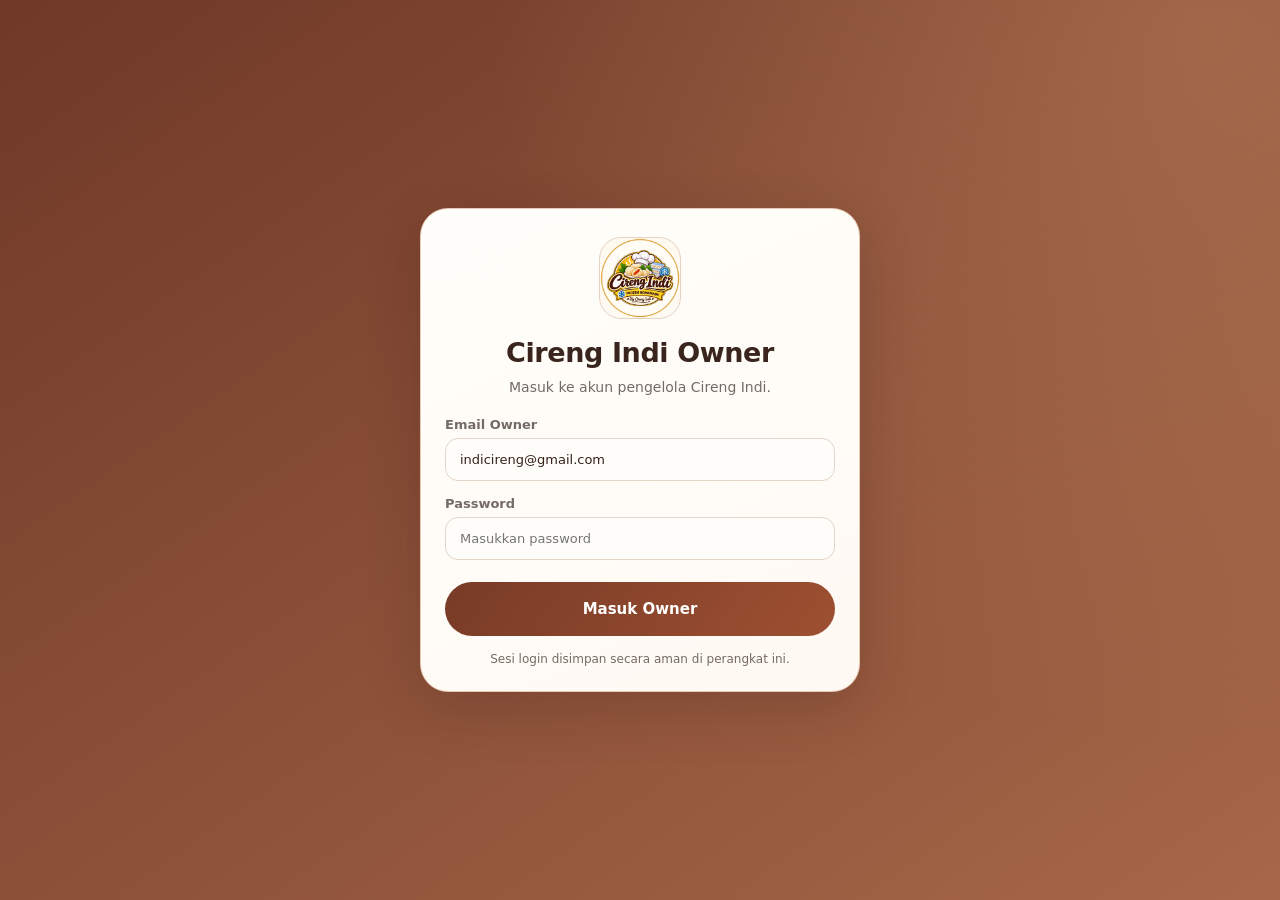
==== commit a3766d8f: "style(owner): ambient animated cream background and premium unified UI, visual only" ====
--- a/apps/owner/app/src/main/assets/index.html
+++ b/apps/owner/app/src/main/assets/index.html
@@ -204,6 +204,186 @@
 .nav button{touch-action:manipulation}
 .loading,.loading.show,.spin{display:none!important;animation:none!important}
 @media(max-width:380px){.ci-product-card .ci-variant{flex-wrap:wrap}.ci-product-card .ci-variant .grow{flex-basis:100%}}
+
+/* CI_OWNER_AMBIENT_VISUAL_V1
+ * Visual layer ONLY: no new controls, requests, authentication, or stock logic.
+ * Animated decorations use transforms (not layout) and respect reduced motion.
+ */
+:root{
+ --ci-espresso:#42271e;
+ --ci-cocoa:#8e4a30;
+ --ci-parchment:#fffaf3;
+ --ci-line:#e6d5c5;
+ --ci-subtle:#817268;
+}
+html,body{background-color:#f6eadc;color:#39251d}
+body{
+ background:
+  radial-gradient(ellipse 380px 340px at 94% 4%,rgba(231,180,137,.39),transparent 77%),
+  radial-gradient(ellipse 350px 410px at 0% 51%,rgba(234,192,157,.27),transparent 76%),
+  radial-gradient(ellipse 370px 390px at 100% 98%,rgba(240,208,170,.32),transparent 79%),
+  linear-gradient(153deg,#fff9f0 0%,#f9edde 46%,#fff8f0 100%);
+ background-attachment:fixed;
+}
+.app{position:relative;isolation:isolate;background:transparent}
+.app::before,.app::after{
+ content:"";position:fixed;pointer-events:none;z-index:-1;
+ border-radius:50%;transform:translate3d(0,0,0);
+}
+.app::before{
+ width:270px;height:270px;top:13%;left:calc(50% + 82px);
+ background:radial-gradient(circle,rgba(228,163,109,.22),rgba(241,192,147,.11) 45%,transparent 74%);
+ animation:ciOwnerAmbientOne 18s ease-in-out infinite alternate;
+}
+.app::after{
+ width:240px;height:300px;top:62%;left:calc(50% - 320px);
+ background:radial-gradient(ellipse,rgba(221,162,116,.18),rgba(239,193,159,.08) 49%,transparent 76%);
+ animation:ciOwnerAmbientTwo 22s ease-in-out infinite alternate;
+}
+@keyframes ciOwnerAmbientOne{
+ from{transform:translate3d(-8px,-12px,0) scale(.97)}
+ to{transform:translate3d(14px,15px,0) scale(1.03)}
+}
+@keyframes ciOwnerAmbientTwo{
+ from{transform:translate3d(6px,11px,0) scale(1)}
+ to{transform:translate3d(-10px,-12px,0) scale(1.045)}
+}
+.app .top{
+ background:
+  radial-gradient(ellipse 120px 92px at 95% 0%,rgba(248,213,167,.36),transparent 90%),
+  linear-gradient(114deg,rgba(255,255,253,.98),rgba(255,247,234,.97));
+ border:1px solid rgba(228,204,184,.89);
+ border-radius:25px;
+ box-shadow:0 10px 28px rgba(92,53,32,.11),inset 0 1px rgba(255,255,255,.94);
+}
+.app .top .logo{
+ background:linear-gradient(145deg,#fffefa,#fff3df);
+ border-color:#e6cbac;
+ box-shadow:0 4px 13px rgba(111,66,34,.12);
+}
+.app .ci-owner-label{
+ background:#fff9ed;border:1px solid #e4ccad;
+ color:#8b543b;border-radius:13px;padding:9px 11px;letter-spacing:.65px;
+}
+.app .section{
+ position:relative;isolation:isolate;
+ background:
+  radial-gradient(ellipse 240px 100px at 100% 0%,rgba(255,218,174,.16),transparent 92%),
+  linear-gradient(155deg,rgba(255,254,251,.97),rgba(255,250,243,.965));
+ border:1px solid #e7d5c2;
+ border-radius:27px;
+ box-shadow:0 11px 29px rgba(121,76,41,.095),inset 0 1px rgba(255,255,255,.96);
+}
+.app .section::before{
+ content:"";position:absolute;pointer-events:none;left:22px;right:22px;top:1px;height:1px;
+ background:linear-gradient(90deg,transparent,rgba(255,255,255,.95),transparent);
+}
+.app .section h2{color:var(--ci-espresso);letter-spacing:-.55px;font-weight:800}
+.app .section h3{color:#70442d}
+.app .ci-heading p,.app .muted{color:#86766d}
+.app .card,.app button.card{
+ background:linear-gradient(140deg,#fffefb 0%,#fffcf7 100%);
+ border:1px solid #e9d9c9;
+ border-radius:21px;
+ box-shadow:0 6px 16px rgba(113,69,43,.055),inset 0 1px rgba(255,255,255,.9);
+}
+.app .metric{
+ background:
+  radial-gradient(ellipse 120px 100px at 100% 0%,rgba(255,240,217,.35),transparent 88%),
+  linear-gradient(130deg,#fffefa,#fffaf4);
+ border-color:#e8d7c7;
+ border-radius:22px;
+ box-shadow:0 6px 17px rgba(119,72,43,.065),inset 0 1px rgba(255,255,255,.95);
+}
+.app .metric .ci-metric-icon{border-radius:16px;box-shadow:inset 0 1px rgba(255,255,255,.65)}
+.app .metric strong{color:#3a2018}
+.app .ci-today,.app .ci-view-all{
+ background:linear-gradient(135deg,#fffefa,#fff4e8);
+ border:1px solid #e5cdb5;color:#83523c;
+ border-radius:17px;box-shadow:0 2px 8px rgba(115,70,35,.055);
+}
+.app .ci-order-summary{border-radius:20px}
+.app .ci-profile-card{
+ background:
+  radial-gradient(circle at 100% 0%,rgba(241,207,167,.28),transparent 50%),
+  linear-gradient(125deg,#fffdf8,#fff8ed);
+ border-color:#e7d3bf;
+}
+.app .ci-menu-card{
+ min-height:82px;
+ gap:14px;
+ padding:15px 17px;
+ border-radius:21px;
+ background:
+  linear-gradient(130deg,#fffefa 0%,#fffaf3 100%);
+ text-align:left;
+ color:#43291e;
+ touch-action:manipulation;
+}
+.app .ci-menu-card .ci-menu-icon{
+ width:44px;height:44px;border-radius:15px;
+ background:linear-gradient(145deg,#f9e4d2,#ffefe3);
+ color:#945039;
+ box-shadow:inset 0 1px rgba(255,255,255,.9);
+}
+.app .ci-menu-card .ci-menu-arrow{color:#b68a6b}
+.app .ci-menu-card:active{
+ background:linear-gradient(135deg,#fff2e5,#fff8ee);
+ border-color:#d9b79e;
+}
+.app .kv{padding:14px 0;border-bottom:1px solid #ecdfd0;align-items:center}
+.app .kv > span{color:#817166}
+.app .kv > b{font-size:13.5px;color:#4c3327;text-align:right;min-width:0;overflow-wrap:anywhere}
+/* Sign-out remains functional but no longer resembles a destructive alert banner. */
+.app button[onclick="logout()"]{
+ display:flex!important;align-items:center;justify-content:center;gap:10px;
+ min-height:52px;
+ background:linear-gradient(115deg,#fffdf9,#fff6ed)!important;
+ border:1px solid #dfc7b5!important;
+ color:#914d34!important;
+ border-radius:17px!important;
+ box-shadow:0 4px 12px rgba(121,65,32,.055)!important;
+ font-size:14px!important;
+ font-weight:750!important;
+ padding:13px 18px!important;
+}
+.app button[onclick="logout()"] .icon{
+ width:19px;height:19px;flex:0 0 19px;stroke-width:1.9;
+}
+.app button[onclick="logout()"]:active{background:#f8ede3!important}
+.app .nav{
+ background:rgba(255,252,247,.985);
+ border:1px solid #e7d2bd;
+ border-radius:24px;
+ box-shadow:0 12px 29px rgba(105,62,31,.18),inset 0 1px #fff;
+}
+.app .nav button{border-radius:18px}
+.app .nav button.active{background:linear-gradient(135deg,#fae8d7,#fff1e3);color:#85442c}
+.app .stock button,.app .btn.secondary{
+ background:linear-gradient(135deg,#fffefa,#fff7ee);
+ border-color:#e3c9b5;
+}
+.app input:not([type=checkbox]),.app select,.app textarea{
+ background:#fffdfa;border-color:#e2d0bf;
+}
+.app .search input:focus-visible,.app .btn:focus-visible,.app .ci-menu-card:focus-visible{
+ outline:2px solid #b97956;outline-offset:2px;
+}
+.app .badge{border:1px solid rgba(115,72,42,.08)}
+/* Login keeps its existing actions while adopting the same luxury palette. */
+.login{background:radial-gradient(circle at 94% 3%,rgba(238,184,134,.23),transparent 48%),linear-gradient(145deg,#6f3928,#a76748)}
+.loginbox{background:linear-gradient(155deg,#fffefa,#fff9f3);border-color:#e7cbb8}
+.loginbox .full{background:linear-gradient(125deg,#783b27,#9e5031)}
+/* Motion is purely ornamental, never blocks input or navigation. */
+@media (prefers-reduced-motion:reduce){
+ .app::before,.app::after{animation:none!important;transform:none!important}
+}
+@media (max-width:365px){
+ .app .ci-menu-card{padding:13px 12px;gap:10px}
+ .app .ci-menu-card .ci-menu-icon{width:40px;height:40px}
+ .app .ci-owner-label{padding:7px 8px}
+}
+
 </style>
 <link rel="stylesheet" href="https://raw.githubusercontent.com/rizkyhidayat8999-netizen/Cirengindiapp/main/apps/shared/premium-overrides.css" media="print" onload="this.media='all'" crossorigin="anonymous">
 </head>
@@ -233,7 +413,7 @@
 function releaseAction(key){pendingOwnerActions.delete(key)}
 function previewPage(page){
  const previous=instantViews.get(page);
- if(previous){root.innerHTML=previous;return;}
+ if(previous){paintStoredOwner(previous,page);return;}
  if(page==='dashboard'&&state.cache.dashboard){renderDashboard(state.cache.dashboard);return;}
  const labels={dashboard:'Ringkasan Hari Ini',orders:'Pesanan & Pembayaran',products:'Produk & Stok',members:'Member',rewards:'Reward & Penukaran',vouchers:'Voucher Member',operations:'Pengaturan Operasional',settings:'Lainnya'};
  const subtitles={dashboard:'Pantau perkembangan toko Anda hari ini',orders:'Kelola pesanan, pembayaran dan kurir',products:'Kelola katalog dan stok',members:'Pelanggan dan saldo point',rewards:'Kelola hadiah dan penukaran',vouchers:'Terbitkan voucher pelanggan',operations:'Rekening, kurir dan banner',settings:'Akun dan pengaturan operasional'};
@@ -255,7 +435,7 @@
   }
   body='<section class="section">'+ownerPageIntro(labels[page]||'Cireng Indi Owner',subtitles[page]||'Kelola operasional toko')+contents+'</section>';
  }
- root.innerHTML=shell(body,selected);
+ paintOwner(body,selected);
 }
 const icon=(id)=>`<svg class="icon"><use href="#${id}"></use></svg>`;
 const esc=v=>String(v??"").replace(/[&<>"']/g,c=>({"&":"&amp;","<":"&lt;",">":"&gt;","\"":"&quot;","'":"&#39;"}[c]));
@@ -263,7 +443,73 @@
 function busy(v){/* No blocking spinner */}
 let tt;function toast(m){const t=document.getElementById("toast");t.textContent=m;t.classList.add("show");clearTimeout(tt);tt=setTimeout(()=>t.classList.remove("show"),2600)}
 function getSession(){try{const s=Native.getSession();return s?JSON.parse(s):null}catch(e){return null}}
-function saveSession(s){state.session=s;Native.saveSession(JSON.stringify(s))}
+function saveSession(s){
+ const old=state.session||{};
+ state.session={...s,_ciScreens:old._ciScreens||{},_ciDashboard:old._ciDashboard||null,_ciPayloads:old._ciPayloads||{}};
+ Native.saveSession(JSON.stringify(state.session));
+}
+
+/* Previously rendered pages are encrypted by the Android Keystore session store.
+   Never persist Owner data in plaintext browser localStorage. */
+const OWNER_VIEW_KEYS=['dashboard','orders','products','members','settings','operations','rewards','vouchers'];
+function restoreOwnerViews(session){
+ const screens=session?._ciScreens;
+ if(screens&&typeof screens==='object'){
+  for(const page of OWNER_VIEW_KEYS){
+   const html=screens[page];
+   if(typeof html==='string'&&html.length<180000&&html.includes('class="app"')&&html.includes('class="nav"'))instantViews.set(page,html);
+  }
+ }
+ if(session?._ciDashboard&&typeof session._ciDashboard==='object')state.cache.dashboard=session._ciDashboard;
+ const payloads=session?._ciPayloads;
+ if(payloads&&typeof payloads==='object'){
+  if(Array.isArray(payloads.products?.variants)&&Array.isArray(payloads.products?.products))state.cache.products=payloads.products;
+  if(Array.isArray(payloads.rewards?.rewards))state.cache.rewards=payloads.rewards;
+  if(payloads.operations&&typeof payloads.operations==='object')state.cache.operations=payloads.operations;
+  if(payloads.vouchers&&typeof payloads.vouchers==='object')state.cache.vouchers=payloads.vouchers;
+ }
+}
+function persistOwnerView(page){
+ if(!OWNER_VIEW_KEYS.includes(page)||state.page!==page||!state.session?.access_token)return;
+ const html=root.innerHTML;
+ if(!html.includes('class="app"')||html.includes('instantPreview'))return;
+ instantViews.set(page,html);
+ if(html.length>180000)return;
+ const views={...(state.session._ciScreens||{})};
+ delete views[page];views[page]=html;
+ let total=Object.values(views).reduce((n,v)=>n+(typeof v==='string'?v.length:0),0);
+ for(const oldest of Object.keys(views)){
+  if(total<=350000)break;
+  if(oldest===page)continue;
+  total-=views[oldest].length;delete views[oldest];
+ }
+ state.session._ciScreens=views;
+ // Stock operations must have local source data before network fetch completes.
+ if(['products','rewards','operations','vouchers'].includes(page)){
+  const data=state.cache[page];
+  if(data&&typeof data==='object'){
+   const payloads={...(state.session._ciPayloads||{})};
+   try{
+    const candidate=JSON.stringify(data);
+    if(candidate.length<105000)payloads[page]=data;
+    let total=Object.values(payloads).reduce((n,v)=>n+JSON.stringify(v).length,0);
+    for(const oldest of Object.keys(payloads)){
+     if(total<=170000)break;
+     if(oldest===page)continue;
+     total-=JSON.stringify(payloads[oldest]).length;delete payloads[oldest];
+    }
+    state.session._ciPayloads=payloads;
+   }catch(e){}
+  }
+ }
+ try{Native.saveSession(JSON.stringify(state.session))}catch(e){}
+}
+function saveOwnerDashboardSnapshot(d){
+ if(!state.session?.access_token)return;
+ state.session._ciDashboard={...d,latest_orders:(d.latest_orders||[]).slice(0,6)};
+ try{Native.saveSession(JSON.stringify(state.session))}catch(e){}
+}
+
 function clearSession(){state.session=null;state.cache={};instantViews.clear();pendingOwnerActions.clear();stockPending.clear();rewardPending.clear();Native.clearSession()}
 
 async function parse(r){const tx=await r.text();let d={};try{d=tx?JSON.parse(tx):{}}catch(e){}if(!r.ok){const reason=d.error_code||d.error_description||d.msg||d.message||d.error||((typeof d.code==='string'&&!/^\d+$/.test(d.code))?d.code:null)||('HTTP_'+r.status);const error=new Error(String(reason));error.status=r.status;throw error;}return d}
@@ -272,12 +518,17 @@
   method:"POST",headers:{"apikey":KEY,"Content-Type":"application/json"},body:JSON.stringify({email,password})
  }))
 }
+let refreshInFlight=null;
 async function refresh(){
- const s=state.session||getSession();if(!s?.refresh_token)throw new Error("AUTH_REQUIRED");
- const d=await parse(await fetch(SUPABASE_URL+"/auth/v1/token?grant_type=refresh_token",{
-  method:"POST",headers:{"apikey":KEY,"Content-Type":"application/json"},body:JSON.stringify({refresh_token:s.refresh_token})
- }));
- saveSession(d);return d
+ if(refreshInFlight)return refreshInFlight;
+ refreshInFlight=(async()=>{
+  const s=state.session||getSession();if(!s?.refresh_token)throw new Error("AUTH_REQUIRED");
+  const d=await parse(await fetch(SUPABASE_URL+"/auth/v1/token?grant_type=refresh_token",{
+   method:"POST",headers:{"apikey":KEY,"Content-Type":"application/json"},body:JSON.stringify({refresh_token:s.refresh_token})
+  }));
+  saveSession(d);return d;
+ })();
+ try{return await refreshInFlight}finally{refreshInFlight=null}
 }
 async function ownerApi(action,payload={},retry=true){
  let s=state.session||getSession();state.session=s;if(!s?.access_token)throw new Error("AUTH_REQUIRED");
@@ -295,6 +546,39 @@
  const nav=[["dashboard","i-home","Dashboard"],["orders","i-order","Pesanan"],["products","i-box","Produk"],["members","i-users","Member"],["settings","i-settings","Lainnya"]];
  return `<div class="app"><header class="top"><div class="logo"><img class="officialLogo" src="assets/logo_cireng_indi.png" alt="Logo Cireng Indi"></div><div class="grow"><b>Cireng Indi Owner</b><span>Operasional &amp; manajemen</span></div><span class="ci-owner-label">OWNER</span></header><main class="pagebody">${body}</main><nav class="nav" aria-label="Navigasi Owner">${nav.map(n=>`<button type="button" class="${active===n[0]?"active":""}" aria-current="${active===n[0]?"page":"false"}" onclick="go('${n[0]}')">${icon(n[1])}<span>${n[2]}</span></button>`).join("")}</nav></div>`;
 }
+
+/* Preserve header and fixed nav DOM between pages; only change the page body. */
+let renderedOwnerPage='';
+function paintOwner(body,active){
+ const main=root.querySelector('.app .pagebody');
+ const nav=root.querySelector('.app .nav');
+ const changing=renderedOwnerPage!==state.page;
+ if(!main||!nav){
+  root.innerHTML=shell(body,active);
+  renderedOwnerPage=state.page;
+  return;
+ }
+ if(!changing&&main.contains(document.activeElement)&&/^(INPUT|TEXTAREA|SELECT)$/.test(document.activeElement.tagName))return;
+ const position=changing?0:window.scrollY;
+ main.innerHTML=body;
+ const navNames=['dashboard','orders','products','members','settings'];
+ nav.querySelectorAll('button').forEach((button,i)=>{
+  const current=navNames[i]===active;
+  button.classList.toggle('active',current);
+  button.setAttribute('aria-current',current?'page':'false');
+ });
+ renderedOwnerPage=state.page;
+ if(changing)window.scrollTo(0,0);
+ else if(position>0)window.scrollTo(0,position);
+}
+function paintStoredOwner(html,page){
+ const open='<main class="pagebody">';
+ const start=html.indexOf(open),end=html.indexOf('</main><nav',start);
+ if(start<0||end<0){root.innerHTML=html;renderedOwnerPage=page;return}
+ const tab=['rewards','operations','vouchers'].includes(page)?'settings':page;
+ paintOwner(html.slice(start+open.length,end),tab);
+}
+
 function renderLogin(msg=""){
  root.innerHTML=`<section class="login"><div class="loginbox ciOwnerFinalLogin">
  <div class="loginbrand"><img class="officialLogo" src="assets/logo_cireng_indi.png" alt="Cireng Indi"></div>
@@ -523,12 +807,13 @@
 function fail(e){const m=String(e?.message||e);if(m.includes("AUTH_REQUIRED")||m.includes("JWT")){clearSession();renderLogin("Sesi berakhir. Silakan masuk lagi.")}else if(m.includes("STAFF_REQUIRED")){clearSession();renderLogin("Akun tidak memiliki akses Owner/Staff.")}else toast(errorText(m))}
 async function go(p){
  const previous=state.page;
+ if(previous===p&&root.querySelector('.app')&&!root.querySelector('.instantPreview'))return;
  if(previous!==p&&root.querySelector('.app')&&!root.querySelector('.instantPreview'))instantViews.set(previous,root.innerHTML);
  state.page=p;const key=++navId;
  previewPage(p);
  try{
   if(p==='dashboard')await dashboard();else if(p==='orders')await orders();else if(p==='products')await products();else if(p==='members')await members();else if(p==='rewards')await rewards();else if(p==='vouchers')await vouchers();else if(p==='operations')await operations();else if(p==='settings')await settings();
-  if(key===navId&&state.page===p&&root.querySelector('.app')&&!root.querySelector('.instantPreview'))instantViews.set(p,root.innerHTML);
+  if(key===navId&&state.page===p&&root.querySelector('.app')&&!root.querySelector('.instantPreview'))persistOwnerView(p);
  }catch(e){if(key===navId)fail(e)}
 }
 
@@ -551,13 +836,14 @@
    ["i-users","Member aktif",Number(d.active_members||0),Number(d.pending_redemptions||0)+" reward menunggu","members","yellow"]
   ];
   const latest=(d.latest_orders||[]).map(orderCard).join("")||'<div class="empty">Belum ada pesanan.</div>';
-  root.innerHTML=shell(`<section class="section">${ownerPageIntro("Ringkasan Hari Ini","Pantau perkembangan toko Anda hari ini",true)}<div class="grid">${stats.map(x=>ownerMetric(...x)).join("")}</div></section><section class="section"><div class="ci-section-title"><div><h2>Pesanan Terbaru</h2><p class="muted">Pesanan masuk terbaru dari pelanggan</p></div><button type="button" class="ci-view-all" onclick="go('orders')">Lihat semua ›</button></div>${latest}</section>`,"dashboard");
- instantViews.set('dashboard',root.innerHTML);
+  paintOwner(`<section class="section">${ownerPageIntro("Ringkasan Hari Ini","Pantau perkembangan toko Anda hari ini",true)}<div class="grid">${stats.map(x=>ownerMetric(...x)).join("")}</div></section><section class="section"><div class="ci-section-title"><div><h2>Pesanan Terbaru</h2><p class="muted">Pesanan masuk terbaru dari pelanggan</p></div><button type="button" class="ci-view-all" onclick="go('orders')">Lihat semua ›</button></div>${latest}</section>`,"dashboard");
+ persistOwnerView('dashboard');
 }
 async function dashboard(){
  try{
   const d=await ownerApi('dashboard');
   state.cache.dashboard=d;
+  saveOwnerDashboardSnapshot(d);
   renderDashboard(d);
  }catch(e){if(state.page==='dashboard')fail(e)}
 }
@@ -569,7 +855,7 @@
  busy(true);try{
   const [d,settings]=await Promise.all([ownerApi('orders',{limit:150}),ownerApi('settings')]);
   const os=d.orders||[];state.cache.orders=os;state.cache.couriers=settings.couriers||[];
-  if(state.page!=='orders')return;root.innerHTML=shell(`<div class="section">${ownerPageIntro("Pesanan & Pembayaran","Pantau status, bukti pembayaran, dan kurir")}<div class="subnav">${['','pending','processing','ready_for_pickup','shipped','completed','cancelled'].map(x=>`<button type="button" data-status-choice="${x}" class="${(state.ownerStatus||'')===x?'is-active':''}" onclick="filterOrderStatus('${x}')">${x?ownerStatusLabel(x):'Semua'}</button>`).join('')}</div><div class="search"><input placeholder="Cari nomor pesanan" value="${esc(state.ownerSearch||'')}" oninput="filterOrders(this.value)"></div><div id="ordersList">${os.map(orderManageCard).join('')||'<div class="empty">Belum ada pesanan.</div>'}</div></div>`,'orders');applyOwnerOrderFilters();
+  if(state.page!=='orders')return;paintOwner(`<div class="section">${ownerPageIntro("Pesanan & Pembayaran","Pantau status, bukti pembayaran, dan kurir")}<div class="subnav">${['','pending','processing','ready_for_pickup','shipped','completed','cancelled'].map(x=>`<button type="button" data-status-choice="${x}" class="${(state.ownerStatus||'')===x?'is-active':''}" onclick="filterOrderStatus('${x}')">${x?ownerStatusLabel(x):'Semua'}</button>`).join('')}</div><div class="search"><input placeholder="Cari nomor pesanan" value="${esc(state.ownerSearch||'')}" oninput="filterOrders(this.value)"></div><div id="ordersList">${os.map(orderManageCard).join('')||'<div class="empty">Belum ada pesanan.</div>'}</div></div>`,'orders');applyOwnerOrderFilters();
  }catch(e){fail(e)}finally{busy(false)}
 }
 function orderManageCard(o){
@@ -621,7 +907,7 @@
   (d.variants||[]).forEach(x=>{const j=stockPending.get(x.id);if(j)x.stock=j.wanted});
   state.cache.products=d;
   const html=ps.map(p=>`<div class="card ci-product-card owner-product-item" data-q="${esc(String(p.name||'').toLowerCase())}"><div class="row"><div class="grow"><b>${esc(p.name)}</b><div class="muted">${vs.filter(v=>v.product_id===p.id).length} varian ${p.best_seller?"• Best seller":""}</div></div><button class="switch ${p.active?"on":""}" onclick="toggleProduct('${p.id}',${!p.active})"></button></div>${vs.filter(v=>v.product_id===p.id).map(v=>`<div class="row ci-variant" data-variant-id="${esc(v.id)}"><div class="grow"><b style="font-size:13px">${esc(v.name)}</b><div class="muted">${rp(v.price)} • ${v.active?"Aktif":"Nonaktif"}</div></div><div class="stock"><button onclick="stock('${v.id}',-1)">−</button><b data-stock-number="${esc(v.id)}">${Number(v.stock)||0}</b><button onclick="stock('${v.id}',1)">+</button></div><button class="btn secondary" onclick="editVariant('${v.id}')">Edit</button></div>`).join("")}</div>`).join("");
-  if(state.page!=='products')return;root.innerHTML=shell(`<div class="section">${ownerPageIntro("Produk & Stok","Kelola harga, varian, dan persediaan")}<div class="search"><input type="search" placeholder="Cari produk…" aria-label="Cari produk" oninput="filterOwnerProducts(this.value)"></div><div id="ownerProductList">${html||'<div class="empty">Produk belum tersedia.</div>'}</div></div>`,"products")
+  if(state.page!=='products')return;paintOwner(`<div class="section">${ownerPageIntro("Produk & Stok","Kelola harga, varian, dan persediaan")}<div class="search"><input type="search" placeholder="Cari produk…" aria-label="Cari produk" oninput="filterOwnerProducts(this.value)"></div><div id="ownerProductList">${html||'<div class="empty">Produk belum tersedia.</div>'}</div></div>`,"products")
  }catch(e){fail(e)}finally{busy(false)}
 }
 function filterOwnerProducts(q){const search=String(q||"").trim().toLowerCase();document.querySelectorAll(".owner-product-item").forEach(el=>el.classList.toggle("hidden",!el.dataset.q.includes(search)))}
@@ -632,6 +918,17 @@
  const attr=kind==='reward'?'rewardStockNumber':'stockNumber';
  const selector=kind==='reward'?'[data-reward-stock-number]':'[data-stock-number]';
  document.querySelectorAll(selector).forEach(el=>{if(el.dataset[attr]===id)el.textContent=String(count)});
+ // Keep the cached HTML in sync even if Owner navigates while the save is in flight.
+ const page=kind==='reward'?'rewards':'products';
+ const cached=instantViews.get(page);
+ if(cached){
+  const marker=(kind==='reward'?'data-reward-stock-number="':'data-stock-number="')+id+'">';
+  const index=cached.indexOf(marker);
+  if(index!==-1){
+   const from=index+marker.length,end=cached.indexOf('</b>',from);
+   if(end!==-1)instantViews.set(page,cached.slice(0,from)+String(count)+cached.slice(end));
+  }
+ }
 }
 function optimisticQuantity(id,delta,kind){
  if(delta!==1&&delta!==-1)return;
@@ -659,12 +956,15 @@
    job.saved=value;
   }
   map.delete(id);
+  if(state.page==='products'&&kind==='stock')persistOwnerView('products');
+  if(state.page==='rewards'&&kind==='reward')persistOwnerView('rewards');
  }catch(e){
   const rows=reward?(state.cache.rewards?.rewards||[]):(state.cache.products?.variants||[]);
   const variant=rows.find(x=>x.id===id);
   if(variant)variant.stock=job.saved;
   paintQuantity(id,job.saved,kind);
-  if(state.page==='products'&&kind==='stock')instantViews.set('products',root.innerHTML);
+  if(state.page==='products'&&kind==='stock')persistOwnerView('products');
+  if(state.page==='rewards'&&kind==='reward')persistOwnerView('rewards');
   map.delete(id);
   toast('Stok gagal disimpan. Nilai terakhir dipulihkan.');
  }finally{job.running=false;}
@@ -686,7 +986,7 @@
 async function members(){
  busy(true);try{
   const d=await ownerApi("members",{limit:200}),ms=d.members||[];
-  if(state.page!=='members')return;root.innerHTML=shell(`<div class="section">${ownerPageIntro("Member","Pelanggan terdaftar dan saldo point")}<div class="search"><input placeholder="Cari member" oninput="filterMembers(this.value)"></div><div id="memberList">${ms.map(m=>`<div class="card member-item ci-member-card" data-q="${esc(((m.full_name||"")+" "+(m.username||"")+" "+(m.email||"")).toLowerCase())}"><div class="row"><div class="grow"><b>${esc(m.full_name||m.username||"Member")}</b><div class="muted">@${esc(m.username||"-")} • ${esc(m.email||"-")}</div><div class="muted">${esc(m.level||"Member")} • ${Number(m.points||0)} Point</div></div><span class="badge">${esc(m.status||"active")}</span></div></div>`).join("")||'<div class="empty">Belum ada member.</div>'}</div></div>`,"members")
+  if(state.page!=='members')return;paintOwner(`<div class="section">${ownerPageIntro("Member","Pelanggan terdaftar dan saldo point")}<div class="search"><input placeholder="Cari member" oninput="filterMembers(this.value)"></div><div id="memberList">${ms.map(m=>`<div class="card member-item ci-member-card" data-q="${esc(((m.full_name||"")+" "+(m.username||"")+" "+(m.email||"")).toLowerCase())}"><div class="row"><div class="grow"><b>${esc(m.full_name||m.username||"Member")}</b><div class="muted">@${esc(m.username||"-")} • ${esc(m.email||"-")}</div><div class="muted">${esc(m.level||"Member")} • ${Number(m.points||0)} Point</div></div><span class="badge">${esc(m.status||"active")}</span></div></div>`).join("")||'<div class="empty">Belum ada member.</div>'}</div></div>`,"members")
  }catch(e){fail(e)}finally{busy(false)}
 }
 function filterMembers(q){q=q.toLowerCase();document.querySelectorAll(".member-item").forEach(x=>x.classList.toggle("hidden",!x.dataset.q.includes(q)))}
@@ -695,7 +995,7 @@
  busy(true);try{
   const d=await ownerApi("rewards"),rs=d.rewards||[],reds=d.redemptions||[];
   (d.rewards||[]).forEach(x=>{const j=rewardPending.get(x.id);if(j)x.stock=j.wanted});state.cache.rewards=d;
-  if(state.page!=='rewards')return;root.innerHTML=shell(`<div class="section">${ownerPageIntro("Reward & Penukaran","Kelola hadiah dan permintaan penukaran")}<h3>Reward</h3>${rs.map(r=>`<div class="card"><div class="row"><div class="grow"><b>${esc(r.product_name)}</b><div class="muted">${esc(r.variant_name||"")} • ${r.points_cost} Point</div></div><div class="stock"><button onclick="rewardStock('${r.id}',-1)">−</button><b data-reward-stock-number="${esc(r.id)}">${Number(r.stock)||0}</b><button onclick="rewardStock('${r.id}',1)">+</button></div></div></div>`).join("")}<h3>Menunggu Diproses</h3>${reds.filter(x=>x.status==="pending").map(x=>`<div class="card"><div class="row"><div class="grow"><b>${esc(x.reward?.product_name||"Reward")}</b><div class="muted">${x.points_spent} Point • ${new Date(x.created_at).toLocaleString("id-ID")}</div></div><span class="badge pending">pending</span></div><div class="actions"><button class="btn" onclick="redemptionStatus('${x.id}','fulfilled')">Selesai</button><button class="btn danger" onclick="redemptionStatus('${x.id}','cancelled')">Batalkan & refund point</button></div></div>`).join("")||'<div class="empty">Tidak ada penukaran pending.</div>'}</div>`,"settings")
+  if(state.page!=='rewards')return;paintOwner(`<div class="section">${ownerPageIntro("Reward & Penukaran","Kelola hadiah dan permintaan penukaran")}<h3>Reward</h3>${rs.map(r=>`<div class="card"><div class="row"><div class="grow"><b>${esc(r.product_name)}</b><div class="muted">${esc(r.variant_name||"")} • ${r.points_cost} Point</div></div><div class="stock"><button onclick="rewardStock('${r.id}',-1)">−</button><b data-reward-stock-number="${esc(r.id)}">${Number(r.stock)||0}</b><button onclick="rewardStock('${r.id}',1)">+</button></div></div></div>`).join("")}<h3>Menunggu Diproses</h3>${reds.filter(x=>x.status==="pending").map(x=>`<div class="card"><div class="row"><div class="grow"><b>${esc(x.reward?.product_name||"Reward")}</b><div class="muted">${x.points_spent} Point • ${new Date(x.created_at).toLocaleString("id-ID")}</div></div><span class="badge pending">pending</span></div><div class="actions"><button class="btn" onclick="redemptionStatus('${x.id}','fulfilled')">Selesai</button><button class="btn danger" onclick="redemptionStatus('${x.id}','cancelled')">Batalkan & refund point</button></div></div>`).join("")||'<div class="empty">Tidak ada penukaran pending.</div>'}</div>`,"settings")
  }catch(e){fail(e)}finally{busy(false)}
 }
 function rewardStock(id,delta){optimisticQuantity(id,delta,'reward')}
@@ -705,7 +1005,7 @@
  busy(true);try{
   const d=await ownerApi('settings'),bs=d.banners||[],cs=d.couriers||[],bank=d.bank_transfer||{};
   state.cache.operations=d;
-  if(state.page!=='operations')return;root.innerHTML=shell(`<div class="section ci-operations">${ownerPageIntro("Pengaturan Operasional","Kelola rekening, kurir, dan banner")}
+  if(state.page!=='operations')return;paintOwner(`<div class="section ci-operations">${ownerPageIntro("Pengaturan Operasional","Kelola rekening, kurir, dan banner")}
    <div class="card"><h3>Rekening Transfer Cireng Indi</h3><div class="muted">Data rekening resmi Intan Istiqomah. Pilih BSI atau BRI untuk mengisi form rekening aktif, lalu simpan. Member dapat memilih BSI atau BRI per pesanan. Rekening terpilih tersimpan dalam detail pembayaran.</div><div class="bankReference"><button type="button" onclick="fillBank('BSI')"><b>BSI</b><span>7306336217</span><span>Intan Istiqomah</span></button><button type="button" onclick="fillBank('BRI')"><b>BRI</b><span>457901008978533</span><span>Intan Istiqomah</span></button></div>
    <label>Bank</label><input id="bankname" style="width:100%;margin:6px 0 10px" value="${esc(bank.bank_name||'')}" placeholder="Nama Bank">
    <label>Nomor rekening</label><input id="banknumber" inputmode="numeric" style="width:100%;margin:6px 0 10px" value="${esc(bank.account_number||'')}" placeholder="Nomor rekening asli">
@@ -754,7 +1054,7 @@
  }catch(e){if(state.page==='vouchers')fail(e)}
 }
 function renderOwnerVouchers(data){
- root.innerHTML=shell('<div class="section">'+ownerPageIntro("Voucher Member","Terbitkan dan kelola voucher pelanggan")
+ paintOwner('<div class="section">'+ownerPageIntro("Voucher Member","Terbitkan dan kelola voucher pelanggan")
  +'<div class="card"><h3>Buat Voucher</h3><label>Judul voucher</label><input id="vTitle" placeholder="Contoh: Promo Cireng Indi" maxlength="100">'
  +'<label>Kode unik</label><input id="vCode" placeholder="CIRENG10" maxlength="30" autocomplete="off">'
  +'<div class="row"><div class="grow"><label>Tipe diskon</label><select id="vType"><option value="fixed">Nominal Rupiah</option><option value="percent">Persentase</option></select></div><div class="grow"><label>Nilai diskon</label><input id="vValue" type="number" min="1" placeholder="10000"></div></div>'
@@ -806,12 +1106,30 @@
    ["rewards","i-box","Reward & Penukaran","Persediaan hadiah dan persetujuan penukaran"],
    ["operations","i-settings","Rekening, Banner & Kurir","Kontrol operasional toko"]
   ];
-  root.innerHTML=shell(`<section class="section">${ownerPageIntro("Lainnya","Akun dan pengaturan operasional")}<div class="card ci-profile-card"><div class="row">${icon("i-store")}<div class="grow"><b>${esc(me.staff?.full_name||"Owner")}</b><div class="muted">${esc(me.staff?.role||"staff")} · ${esc(me.email||"")}</div></div></div></div>${links.map(v=>`<button type="button" class="card ci-menu-card" onclick="go('${v[0]}')"><span class="ci-menu-icon">${icon(v[1])}</span><span class="grow"><b>${v[2]}</b><span class="muted" style="display:block">${v[3]}</span></span><span class="ci-menu-arrow" aria-hidden="true">›</span></button>`).join("")}</section><section class="section"><h2>Tentang Aplikasi</h2><div class="kv"><span>Aplikasi</span><b>Cireng Indi Owner</b></div><div class="kv"><span>Versi</span><b>${esc(Native.appVersion())}</b></div><div class="kv"><span>Keamanan</span><b>Session terenkripsi</b></div><button class="btn danger" type="button" style="width:100%;margin-top:16px" onclick="logout()">${icon("i-logout")} Keluar Akun</button></section>`,"settings");
+  paintOwner(`<section class="section">${ownerPageIntro("Lainnya","Akun dan pengaturan operasional")}<div class="card ci-profile-card"><div class="row">${icon("i-store")}<div class="grow"><b>${esc(me.staff?.full_name||"Owner")}</b><div class="muted">${esc(me.staff?.role||"staff")} · ${esc(me.email||"")}</div></div></div></div>${links.map(v=>`<button type="button" class="card ci-menu-card" onclick="go('${v[0]}')"><span class="ci-menu-icon">${icon(v[1])}</span><span class="grow"><b>${v[2]}</b><span class="muted" style="display:block">${v[3]}</span></span><span class="ci-menu-arrow" aria-hidden="true">›</span></button>`).join("")}</section><section class="section"><h2>Tentang Aplikasi</h2><div class="kv"><span>Aplikasi</span><b>Cireng Indi Owner</b></div><div class="kv"><span>Versi</span><b>${esc(Native.appVersion())}</b></div><div class="kv"><span>Keamanan</span><b>Session terenkripsi</b></div><button class="btn danger" type="button" style="width:100%;margin-top:16px" onclick="logout()">${icon("i-logout")} Keluar Akun</button></section>`,"settings");
  }catch(e){fail(e)}finally{busy(false)}
 }
 async function logout(){busy(true);try{try{await ownerApi("logout")}catch(e){}clearSession();renderLogin()}finally{busy(false)}}
 
-(async()=>{state.session=getSession();if(state.session?.access_token){previewPage('dashboard');try{if(await verifyStaff())await dashboard();else{clearSession();renderLogin("Akun ini belum memiliki role Owner/Staff.")}}catch(e){clearSession();renderLogin(errorText(e.message))}}else renderLogin()})();
+(async()=>{
+ state.session=getSession();
+ if(!state.session?.access_token){renderLogin();return}
+ restoreOwnerViews(state.session);
+ // Paint the last authorized snapshot immediately. Network verifies and updates in parallel.
+ previewPage('dashboard');
+ const results=await Promise.allSettled([ownerApi('me'),ownerApi('dashboard')]);
+ if(results[0].status==='fulfilled'){
+  if(results[1].status==='fulfilled'){
+   const d=results[1].value;state.cache.dashboard=d;
+   saveOwnerDashboardSnapshot(d);renderDashboard(d);
+  }else toast('Dashboard memakai data terakhir. Periksa koneksi untuk pembaruan.');
+ }else{
+  const e=results[0].reason,code=String(e?.message||e).toUpperCase();
+  if(e?.status===401||e?.status===403||code.includes('AUTH_REQUIRED')||code.includes('STAFF_REQUIRED')||code.includes('JWT')){
+   clearSession();renderLogin('Sesi Owner tidak berlaku. Silakan masuk kembali.');
+  }else toast('Jaringan sedang bermasalah. Data terakhir tetap tersedia.');
+ }
+})();
 </script>
 </body>
 </html>
